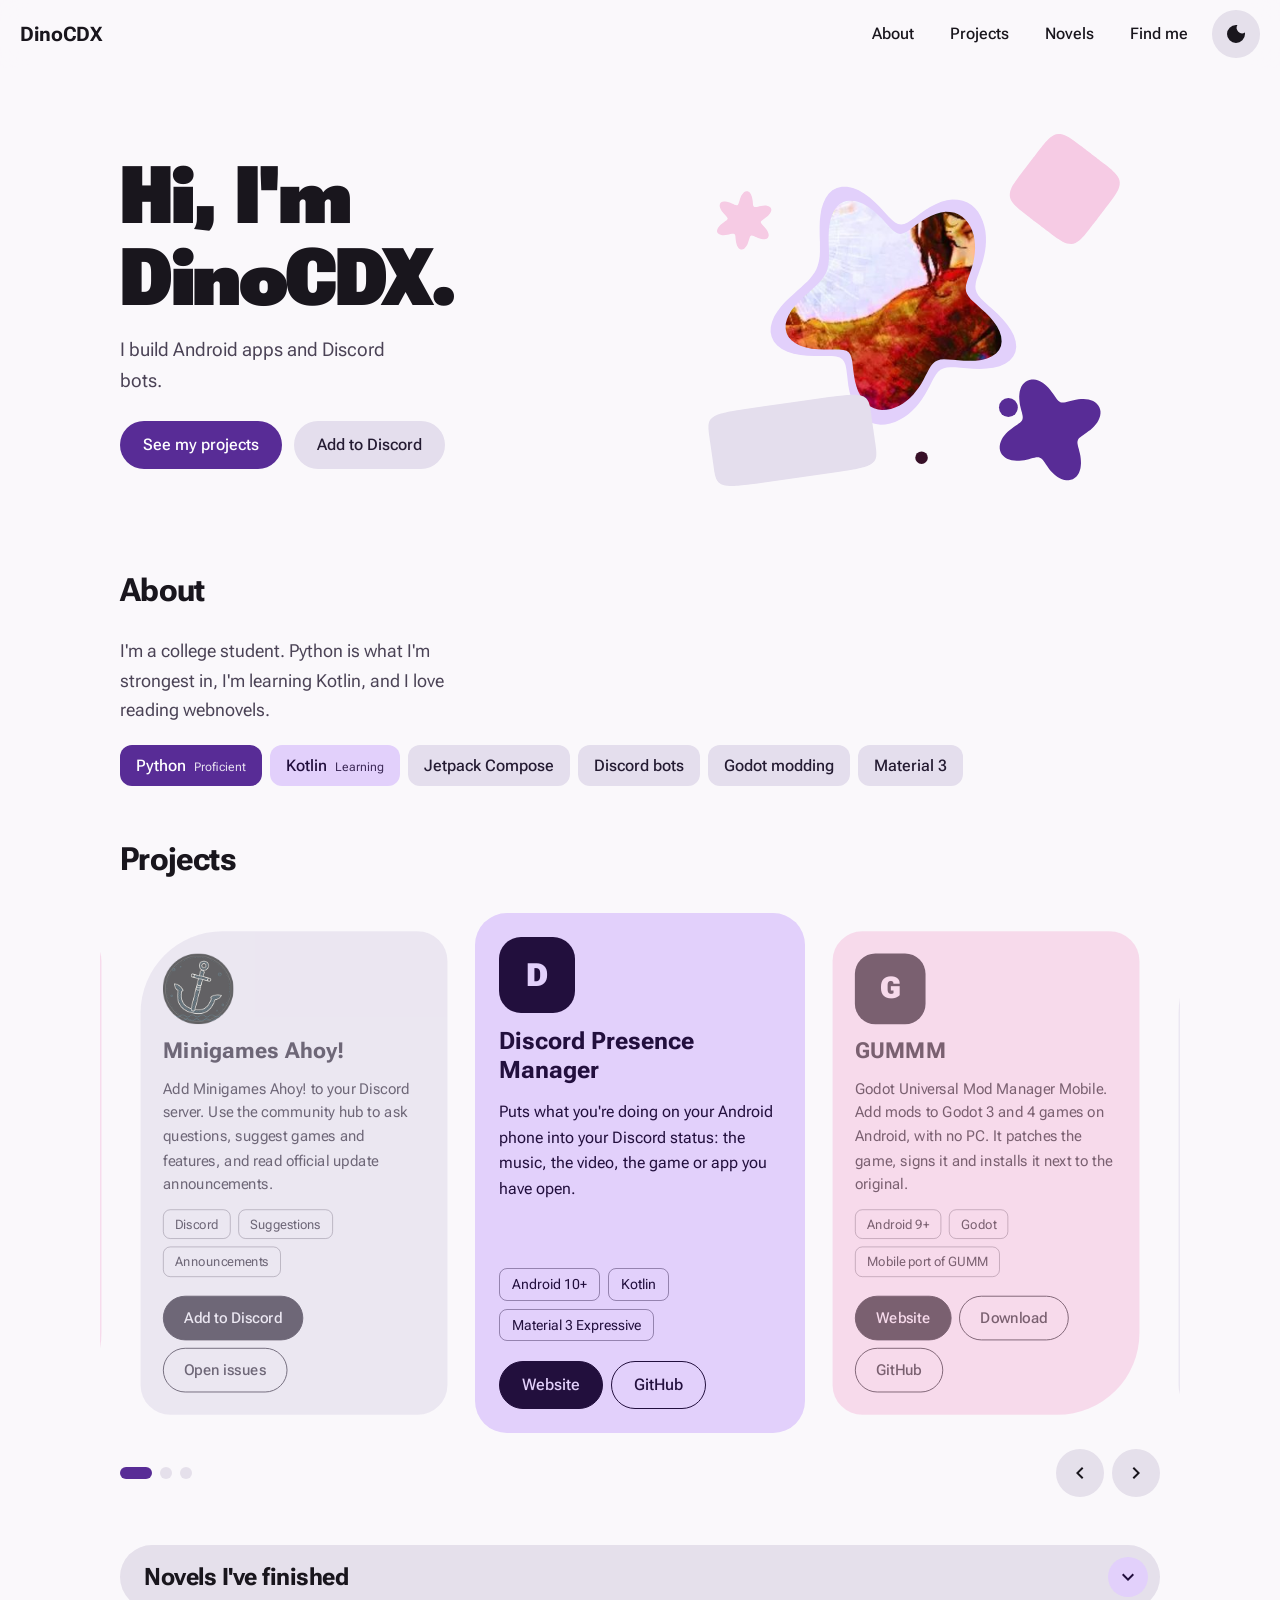
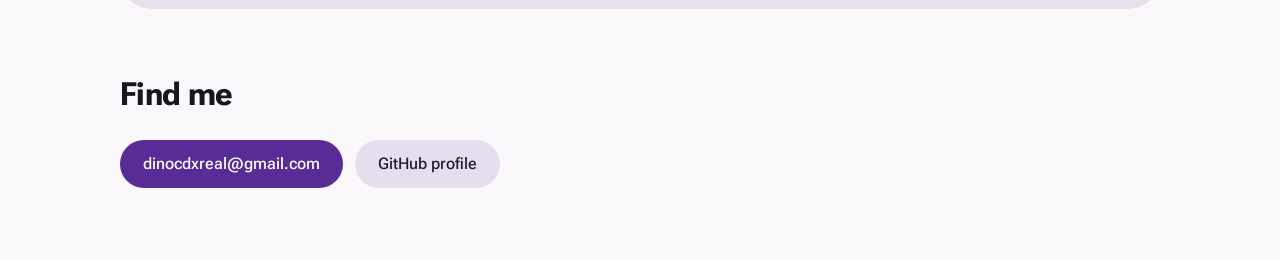
==== index.html @ efef3a58 "Add files via upload" ====
<!DOCTYPE html>
<html lang="en" data-theme="dark">
<head>
<meta charset="utf-8">
<meta name="viewport" content="width=device-width, initial-scale=1, viewport-fit=cover">
<title>DinoCDX</title>
<meta name="description" content="DinoCDX builds Android apps and Discord bots.">
<meta name="theme-color" content="#8f78f0">
<meta property="og:type" content="website">
<meta property="og:site_name" content="DinoCDX">
<meta property="og:title" content="DinoCDX">
<meta property="og:description" content="Android apps and Discord bots by DinoCDX. College student, Python and Kotlin, webnovel reader.">
<meta property="og:url" content="https://dinocdx.github.io/">
<meta property="og:image" content="https://dinocdx.github.io/pfp.jpg">
<meta property="og:image:alt" content="DinoCDX profile picture">
<meta name="twitter:card" content="summary">
<link rel="icon" type="image/jpeg" href="[data-uri]">
<link rel="preconnect" href="https://fonts.googleapis.com">
<link rel="preconnect" href="https://fonts.gstatic.com" crossorigin>
<link href="https://fonts.googleapis.com/css2?family=Roboto+Flex:wght@400;500;700;900&display=swap" rel="stylesheet">
<script>
(function(){
var d=document.documentElement,t=null;
try{t=localStorage.getItem('mode')}catch(e){}
if(!t)t=matchMedia('(prefers-color-scheme: light)').matches?'light':'dark';
d.dataset.theme=t;d.classList.add('js');
})();
</script>
<style>
:root{--h:265;color-scheme:light;
--primary:hsl(var(--h) 55% 38%);--on-primary:#fff;
--pc:hsl(var(--h) 85% 90%);--on-pc:hsl(var(--h) 60% 15%);
--sc:hsl(var(--h) 30% 90%);--on-sc:hsl(var(--h) 30% 15%);
--tc:hsl(calc(var(--h) + 60) 70% 88%);--on-tc:hsl(calc(var(--h) + 60) 55% 14%);
--surface:hsl(var(--h) 30% 98%);--s-high:hsl(var(--h) 22% 90%);
--on-surface:hsl(var(--h) 15% 10%);--variant:hsl(var(--h) 12% 30%)}
html[data-theme=dark]{color-scheme:dark;
--primary:hsl(var(--h) 85% 80%);--on-primary:hsl(var(--h) 60% 20%);
--pc:hsl(var(--h) 50% 28%);--on-pc:hsl(var(--h) 85% 90%);
--sc:hsl(var(--h) 22% 28%);--on-sc:hsl(var(--h) 30% 90%);
--tc:hsl(calc(var(--h) + 60) 38% 28%);--on-tc:hsl(calc(var(--h) + 60) 70% 90%);
--surface:hsl(var(--h) 15% 9%);--s-high:hsl(var(--h) 12% 18%);
--on-surface:hsl(var(--h) 20% 90%);--variant:hsl(var(--h) 15% 75%)}
*{box-sizing:border-box;margin:0}
html{scroll-behavior:smooth;scroll-padding-top:80px}
body{font:400 1rem/1.6 "Roboto Flex",Roboto,system-ui,sans-serif;background:var(--surface);color:var(--on-surface);padding:env(safe-area-inset-top) env(safe-area-inset-right) env(safe-area-inset-bottom) env(safe-area-inset-left);transition:background .3s,color .3s}
a{color:inherit}
:focus-visible{outline:3px solid var(--primary);outline-offset:3px}
.bar{position:sticky;top:0;z-index:5;display:flex;align-items:center;gap:8px;padding:10px 20px;background:color-mix(in srgb,var(--surface) 88%,transparent);backdrop-filter:blur(12px)}
.bar b{font-weight:700;font-size:1.25rem;margin-right:auto}
.bar nav{display:none;gap:4px}
.bar nav a{padding:10px 16px;border-radius:99px;text-decoration:none;font-weight:500}
.bar nav a:hover{background:var(--s-high)}
.icon{width:48px;height:48px;border:0;border-radius:50%;background:var(--s-high);color:var(--on-surface);display:grid;place-items:center;cursor:pointer}
.icon svg{width:24px;height:24px;fill:currentColor}
main{max-width:1080px;margin:0 auto;padding:0 20px 72px}
.hero{display:grid;gap:16px;padding:24px 0 32px}
.hero h1{font-size:clamp(2.6rem,10vw,5rem);line-height:1.02;font-weight:900;letter-spacing:-.03em}
.hero p{font-size:1.2rem;color:var(--variant);max-width:28ch;margin-top:16px}
.row{display:flex;flex-wrap:wrap;gap:12px;margin-top:24px}
.btn{display:inline-flex;align-items:center;justify-content:center;min-height:48px;padding:0 22px;border-radius:99px;font-weight:500;text-decoration:none;border:1px solid transparent;transition:transform .2s cubic-bezier(.3,1.5,.5,1)}
.btn:active{transform:scale(.95)}
.btn.fill{background:var(--primary);color:var(--on-primary)}
.btn.tonal{background:var(--sc);color:var(--on-sc)}
.art{width:100%;max-width:440px;justify-self:center;cursor:pointer;touch-action:manipulation}
.art svg{width:100%;height:auto;overflow:visible;display:block}
.f{transform-box:fill-box;transform-origin:center;animation:bob 7s ease-in-out infinite}
.par:nth-child(2) .f{animation-duration:5.5s;animation-delay:-2s}.par:nth-child(3) .f{animation-duration:8s;animation-delay:-4s}.par:nth-child(4) .f{animation-duration:6.5s;animation-delay:-1s}.par:nth-child(5) .f{animation-duration:5s;animation-delay:-3s}
@keyframes bob{50%{transform:translateY(-12px)}}
h2{font-size:2rem;font-weight:700;letter-spacing:-.02em;margin:48px 0 20px}
.car{margin:0 -20px;--w:min(330px,82vw)}
.track{position:relative;display:flex;gap:16px;overflow-x:auto;scroll-snap-type:x mandatory;scrollbar-width:none;overscroll-behavior-x:contain;padding:8px calc((100% - var(--w))/2) 16px}
.track::-webkit-scrollbar{display:none}
.track>.card{flex:0 0 var(--w);scroll-snap-align:center;transform:scale(.93);opacity:.65}
.track>.card.on{transform:none;opacity:1}
.ctl{display:flex;align-items:center;justify-content:space-between;padding:0 20px}
.dots{display:flex;gap:8px}
.dots button{position:relative;width:12px;height:12px;border-radius:6px;border:0;padding:0;background:var(--s-high);cursor:pointer;transition:width .4s cubic-bezier(.3,1.5,.5,1),background .3s}
.dots button::before{content:"";position:absolute;inset:-18px -4px}
.dots button.on{width:32px;background:var(--primary)}
.arrows{display:flex;gap:8px}
.icon:disabled{opacity:.4;cursor:default}
.novels{display:grid;gap:12px;grid-template-columns:repeat(auto-fit,minmax(290px,1fr))}
.nov{display:flex;gap:16px;align-items:center;padding:16px 22px 16px 16px;border-radius:28px;background:var(--s-high);opacity:0;transform:translateY(18px);transition:opacity .5s,transform .6s cubic-bezier(.3,1.4,.5,1),border-radius .5s cubic-bezier(.3,1.4,.5,1)}
.panel.open .nov{opacity:1;transform:none;transition-delay:calc(var(--i)*.07s + .12s),calc(var(--i)*.07s + .12s),0s}
h2.accw{margin:48px 0 12px;font-size:inherit}
.acc{width:100%;display:flex;align-items:center;justify-content:space-between;gap:12px;min-height:64px;padding:12px 12px 12px 24px;border:0;border-radius:32px;background:var(--s-high);color:var(--on-surface);font:700 1.5rem/1.2 "Roboto Flex",Roboto,system-ui,sans-serif;letter-spacing:-.02em;text-align:left;cursor:pointer;transition:border-radius .5s cubic-bezier(.3,1.5,.5,1)}
.acc svg{flex:none;width:40px;height:40px;padding:8px;border-radius:50%;background:var(--pc);fill:var(--on-pc);transition:transform .5s cubic-bezier(.3,1.5,.5,1)}
.acc[aria-expanded=true]{border-radius:32px 32px 12px 12px}
.acc[aria-expanded=true] svg{transform:rotate(180deg)}
.panel{display:grid;grid-template-rows:0fr;transition:grid-template-rows .55s cubic-bezier(.3,1.2,.5,1)}
.panel>div{min-height:0;overflow:hidden}
.panel.open{grid-template-rows:1fr}
.panel .novels{padding-top:12px}
.nov:hover{border-radius:52px 20px 52px 20px}
.nov:nth-child(3n+1){--k:var(--pc);--ok:var(--on-pc)}.nov:nth-child(3n+2){--k:var(--tc);--ok:var(--on-tc)}.nov:nth-child(3n){--k:var(--sc);--ok:var(--on-sc)}
.nov i{flex:none;width:56px;height:56px;border-radius:18px;display:grid;place-items:center;font:900 1.1rem "Roboto Flex",sans-serif;background:var(--k);color:var(--ok);transition:border-radius .5s cubic-bezier(.3,1.4,.5,1)}
.nov:hover i{border-radius:50%}
.nov h3{font-size:1.1rem;line-height:1.25;font-weight:700}
.nov p{color:var(--variant);font-size:.9rem;line-height:1.4}
.nov em{display:inline-flex;gap:4px;align-items:center;margin-top:6px;font-style:normal;font-size:.8rem;font-weight:500;color:var(--primary)}
.nov em svg{width:16px;height:16px;fill:currentColor}
html.js .rv:not(.in){opacity:0;transform:translateY(24px)}
.card{display:flex;flex-direction:column;gap:14px;padding:24px;border-radius:32px;background:var(--c);color:var(--on);transition:opacity .7s var(--d,0s),transform .8s cubic-bezier(.3,1.4,.5,1) var(--d,0s),border-radius .6s cubic-bezier(.3,1.4,.5,1)}
.c2{border-radius:32px 32px 88px 32px}
.c3{border-radius:88px 32px 32px 32px}
.card:hover,.card:focus-within{border-radius:96px 32px 96px 32px}
.c1{--c:var(--pc);--on:var(--on-pc)}.c2{--c:var(--tc);--on:var(--on-tc)}.c3{--c:var(--sc);--on:var(--on-sc)}
.logo{position:relative;width:76px;height:76px;flex:none}
.logo span,.logo img{position:absolute;inset:0;width:100%;height:100%;border-radius:22px;animation:lm 6s ease-in-out infinite}
.logo span{display:grid;place-items:center;background:var(--on);color:var(--c);font-size:2rem;font-weight:900}
.logo img{object-fit:cover}
.logo.ok span{display:none}
.c2 .logo *{animation-delay:-2s}.c3 .logo *{animation-delay:-4s}
@keyframes lm{50%{border-radius:50%}}
.card h3{font-size:1.5rem;font-weight:700;line-height:1.2}
.card p{flex:1}
.tags{display:flex;flex-wrap:wrap;gap:8px;list-style:none;padding:0}
.tags li{padding:4px 12px;border-radius:8px;border:1px solid color-mix(in srgb,var(--on) 40%,transparent);font-size:.875rem}
.card .row{margin-top:6px;gap:8px}
.card .btn{border-color:var(--on);color:var(--on)}
.card .btn.fill{background:var(--on);color:var(--c)}
.find{margin-top:0}
.about h2{margin-top:8px}
.about p{font-size:1.15rem;max-width:34ch;color:var(--variant)}
.skills{display:flex;flex-wrap:wrap;gap:8px;list-style:none;padding:0;margin-top:20px}
.skills li{display:inline-flex;align-items:baseline;gap:8px;padding:8px 16px;border-radius:12px;background:var(--sc);color:var(--on-sc);font-weight:500}
.skills small{font-size:.75rem;font-weight:400;opacity:.85}
.skills li:nth-child(1){background:var(--primary);color:var(--on-primary)}
.skills li:nth-child(2){background:var(--pc);color:var(--on-pc)}
@media(min-width:760px){.bar nav{display:flex}.hero{grid-template-columns:1.1fr 1fr;align-items:center;padding:56px 0}}
@media(prefers-reduced-motion:reduce){*{animation:none!important;transition:none!important;scroll-behavior:auto!important}}
</style>
</head>
<body>
<header class="bar">
<b>DinoCDX</b>
<nav aria-label="Sections"><a href="#about">About</a><a href="#projects">Projects</a><a href="#novels">Novels</a><a href="#find-me">Find me</a></nav>
<button class="icon" id="mode" aria-label="Switch between light and dark"><svg viewBox="0 0 24 24"><path d="M12 3a9 9 0 1 0 9 9c0-.5 0-.9-.1-1.4A5.5 5.5 0 0 1 13.4 3.1C13 3 12.5 3 12 3z"/></svg></button>
</header>
<main>
<section class="hero" id="hero">
<div>
<h1>Hi, I'm DinoCDX.</h1>
<p>I build Android apps and Discord bots.</p>
<div class="row"><a class="btn fill" href="#projects">See my projects</a><a class="btn tonal" href="https://discord.com/oauth2/authorize?client_id=1442543093634039859">Add to Discord</a></div>
</div>
<div class="art" id="art" aria-hidden="true">
<svg viewBox="0 0 420 360">
<defs><clipPath id="cp"><path id="s1c"/></clipPath></defs>
<g class="par" data-d="6"><g class="f"><path id="s1" fill="var(--pc)"/><text x="190" y="212" text-anchor="middle" font-size="120" font-weight="900" fill="var(--on-pc)">D</text><image href="[data-uri]" x="50" y="30" width="280" height="280" preserveAspectRatio="xMidYMid slice" clip-path="url(#cp)"/></g></g>
<g class="par" data-d="14"><g class="f"><path id="s2" fill="var(--tc)"/></g></g>
<g class="par" data-d="12"><g class="f"><path id="s3" fill="var(--sc)"/></g></g>
<g class="par" data-d="18"><g class="f"><path id="s4" fill="var(--primary)"/></g></g>
<g class="par" data-d="22"><g class="f"><path id="s5" fill="var(--tc)"/></g></g>
<g class="par" data-d="26"><circle id="o1" r="9" fill="var(--primary)"/><circle id="o2" r="6" fill="var(--on-tc)"/></g>
</svg>
</div>
</section>
<section class="about" id="about">
<h2>About</h2>
<p>I'm a college student. Python is what I'm strongest in, I'm learning Kotlin, and I love reading webnovels.</p>
<ul class="skills"><li>Python<small>Proficient</small></li><li>Kotlin<small>Learning</small></li><li>Jetpack Compose</li><li>Discord bots</li><li>Godot modding</li><li>Material 3</li></ul>
</section>
<h2 id="projects">Projects</h2>
<div class="car"><div class="track" id="track" tabindex="0" role="region" aria-roledescription="carousel" aria-label="Projects">
<article class="card c1">
<div class="logo"><span>D</span><img src="https://dinocdx.github.io/discord-presence-manager/assets/icon-512.png" data-f="https://raw.githubusercontent.com/DinoCDX/discord-presence-manager/main/docs/assets/icon-512.png" alt="Discord Presence Manager icon" onload="this.parentNode.classList.add('ok')" onerror="if(this.dataset.f){this.src=this.dataset.f;this.dataset.f=''}else this.remove()"></div>
<h3>Discord Presence Manager</h3>
<p>Puts what you're doing on your Android phone into your Discord status: the music, the video, the game or app you have open.</p>
<ul class="tags"><li>Android 10+</li><li>Kotlin</li><li>Material 3 Expressive</li></ul>
<div class="row"><a class="btn fill" href="https://dinocdx.github.io/discord-presence-manager/">Website</a><a class="btn" href="https://github.com/DinoCDX/discord-presence-manager">GitHub</a></div>
</article>
<article class="card c2">
<div class="logo"><span>G</span><img src="https://dinocdx.github.io/GUMMM/icon.svg" alt="GUMMM icon" onload="this.parentNode.classList.add('ok')" onerror="this.remove()"></div>
<h3>GUMMM</h3>
<p>Godot Universal Mod Manager Mobile. Add mods to Godot 3 and 4 games on Android, with no PC. It patches the game, signs it and installs it next to the original.</p>
<ul class="tags"><li>Android 9+</li><li>Godot</li><li>Mobile port of GUMM</li></ul>
<div class="row"><a class="btn fill" href="https://dinocdx.github.io/GUMMM/">Website</a><a class="btn" href="https://github.com/DinoCDX/GUMMM/releases/latest">Download</a><a class="btn" href="https://github.com/DinoCDX/GUMMM">GitHub</a></div>
</article>
<article class="card c3">
<div class="logo"><span>M</span><img src="[data-uri]" alt="Minigames Ahoy! icon" onload="this.parentNode.classList.add('ok')"></div>
<h3>Minigames Ahoy!</h3>
<p>Add Minigames Ahoy! to your Discord server. Use the community hub to ask questions, suggest games and features, and read official update announcements.</p>
<ul class="tags"><li>Discord</li><li>Suggestions</li><li>Announcements</li></ul>
<div class="row"><a class="btn fill" href="https://discord.com/oauth2/authorize?client_id=1442543093634039859">Add to Discord</a><a class="btn" href="https://github.com/DinoCDX/minigames-ahoy-issues/issues">Open issues</a></div>
</article>
</div>
<div class="ctl"><div class="dots" id="dots"></div><div class="arrows"><button class="icon" id="pv" aria-label="Previous project"><svg viewBox="0 0 24 24"><path d="M15.4 7.4 14 6l-6 6 6 6 1.4-1.4L10.8 12z"/></svg></button><button class="icon" id="nx" aria-label="Next project"><svg viewBox="0 0 24 24"><path d="M8.6 16.6 10 18l6-6-6-6-1.4 1.4 4.6 4.6z"/></svg></button></div></div>
</div>
<h2 class="accw" id="novels"><button class="acc" id="nvb" aria-expanded="false" aria-controls="nv"><span>Novels I've finished</span><svg viewBox="0 0 24 24"><path d="M7.4 8.6 12 13.2l4.6-4.6L18 10l-6 6-6-6z"/></svg></button></h2>
<div class="panel" id="nv" inert><div><div class="novels">
<article class="nov" style="--i:0"><i>SS</i><div><h3>Shadow Slave</h3><p>Guiltythree. Dark fantasy.</p><em><svg viewBox="0 0 24 24"><path d="M9 16.2 4.8 12l-1.4 1.4L9 19 21 7l-1.4-1.4z"/></svg>Finished</em></div></article>
<article class="nov" style="--i:1"><i>LM</i><div><h3>Lord of the Mysteries</h3><p>Cuttlefish That Loves Diving. Mystery fantasy with occult secrets.</p><em><svg viewBox="0 0 24 24"><path d="M9 16.2 4.8 12l-1.4 1.4L9 19 21 7l-1.4-1.4z"/></svg>Finished</em></div></article>
<article class="nov" style="--i:2"><i>CI</i><div><h3>Lord of the Mysteries: Circle of Inevitability</h3><p>Cuttlefish That Loves Diving. The sequel to Lord of the Mysteries.</p><em><svg viewBox="0 0 24 24"><path d="M9 16.2 4.8 12l-1.4 1.4L9 19 21 7l-1.4-1.4z"/></svg>Finished</em></div></article>
<article class="nov" style="--i:3"><i>RW</i><div><h3>Release That Witch</h3><p>Er Mu. Fantasy and technology in a world with witches.</p><em><svg viewBox="0 0 24 24"><path d="M9 16.2 4.8 12l-1.4 1.4L9 19 21 7l-1.4-1.4z"/></svg>Finished</em></div></article>
<article class="nov" style="--i:4"><i>RI</i><div><h3>Reverend Insanity</h3><p>Gu Zhen Ren. Dark cultivation fantasy.</p><em><svg viewBox="0 0 24 24"><path d="M9 16.2 4.8 12l-1.4 1.4L9 19 21 7l-1.4-1.4z"/></svg>Finished</em></div></article>
</div></div></div>
<h2 id="find-me">Find me</h2>
<div class="row find"><a class="btn fill" href="mailto:dinocdxreal@gmail.com">dinocdxreal@gmail.com</a><a class="btn tonal" href="https://github.com/DinoCDX">GitHub profile</a></div>
</main>
<script>
(function(){
var d=document.documentElement,N=160,rm=matchMedia("(prefers-reduced-motion: reduce)").matches,S=Math.sin,C=Math.cos,A=Math.abs,P=Math.pow;
document.getElementById('mode').addEventListener('click',function(){var t=d.dataset.theme==='dark'?'light':'dark';d.dataset.theme=t;try{localStorage.setItem('mode',t)}catch(e){}});
function mix(a,b,s){return a+(b-a)*s}
function wave(t,f){return(S(t*f)+1)/2}
function sm(x){x=Math.max(0,Math.min(1,x));return x*x*(3-2*x)}
function sg(x){return x<0?-1:1}
var R=[function(b){return 100+11*C(8*b)},function(b){return 80+27*C(5*b)},function(b){return 80+21*C(12*b)},function(){return 98},function(b){return 76+24*C(4*b)}];
var sh=[
{id:'s1',x:190,y:170,fn:function(a,T){var b=a-T*.25,u=T/2.2,i=Math.floor(u),r=mix(R[i%5](b),R[(i+1)%5](b),sm((u-i-.3)/.7))*1.15;return[r*C(a),r*S(a)]}},
{id:'s2',x:352,y:62,fn:function(a,T){var n=2+4*wave(T,.9),b=a-T*.4,r=42/P(P(A(C(b)),n)+P(A(S(b)),n),1/n);return[r*C(a),r*S(a)]}},
{id:'s3',x:92,y:302,fn:function(a,T){var n=2+6*wave(T,.7),c=C(a),s=S(a),x=78*sg(c)*P(A(c),2/n),y=36*sg(s)*P(A(s),2/n),g=-.25+.15*S(T*.5);return[x*C(g)-y*S(g),x*S(g)+y*C(g)]}},
{id:'s4',x:338,y:292,fn:function(a,T){var b=a-T*.7,r=40*(1+.3*wave(T,.8)*C(4*b));return[r*C(a),r*S(a)]}},
{id:'s5',x:46,y:92,fn:function(a,T){var b=a+T*.9,r=22*(1+.28*C(6*b)*wave(T,1.1));return[r*C(a),r*S(a)]}}];
sh.push({id:'s1c',x:190,y:170,fn:function(a,T){var q=sh[0].fn(a,T);return[q[0]*.88,q[1]*.88]}});
sh.forEach(function(s){s.el=document.getElementById(s.id)});
var o1=document.getElementById('o1'),o2=document.getElementById('o2'),pars=[].slice.call(document.querySelectorAll('.par')),px=0,py=0,cx=0,cy=0;
function render(T,E){
sh.forEach(function(s,i){
var e=Math.min(1,Math.max(0,(E-i*.12)/.9)),k=e<1?1+2.7*P(e-1,3)+1.7*P(e-1,2):1,p='';
for(var j=0;j<=N;j++){var q=s.fn(j/N*Math.PI*2,T);p+=(j?'L':'M')+(s.x+q[0]*k).toFixed(1)+' '+(s.y+q[1]*k).toFixed(1)}
s.el.setAttribute('d',p+'Z')});
var k2=Math.min(1,E/1.4);
o1.setAttribute('cx',(190+158*C(T*.5)*k2).toFixed(1));o1.setAttribute('cy',(170+138*S(T*.5)*k2).toFixed(1));
o2.setAttribute('cx',(190+178*C(-T*.35+2)*k2).toFixed(1));o2.setAttribute('cy',(170+150*S(-T*.35+2)*k2).toFixed(1));
cx+=(px-cx)*.08;cy+=(py-cy)*.08;
pars.forEach(function(g){var f=+g.dataset.d;g.setAttribute('transform','translate('+(cx*f).toFixed(1)+' '+(cy*f).toFixed(1)+')')})}
var T=0,E=0,last=null,kick=0;
function frame(ts){var dt=last===null?0:Math.min(.05,(ts-last)/1000);last=ts;T+=dt*(1+kick*5);E+=dt;kick*=.96;render(T,E);requestAnimationFrame(frame)}
if(rm)render(5,5);
else{
requestAnimationFrame(frame);
window.addEventListener('pointermove',function(e){px=(e.clientX/innerWidth-.5)*2;py=(e.clientY/innerHeight-.5)*2},{passive:true});
document.getElementById('art').addEventListener('click',function(){kick=1})}
var rv=document.querySelectorAll('.rv');
if('IntersectionObserver' in window){
var io=new IntersectionObserver(function(es){es.forEach(function(e){if(e.isIntersecting){e.target.classList.add('in');io.unobserve(e.target)}})},{threshold:.15});
rv.forEach(function(c,i){c.style.setProperty('--d',(i%3)*.1+'s');io.observe(c)})
}else rv.forEach(function(c){c.classList.add('in')});
var tr=document.getElementById('track'),orig=[].slice.call(tr.children),n=orig.length,dots=document.getElementById('dots'),pv=document.getElementById('pv'),nx=document.getElementById('nx'),cur=n,raf=0,st=0,touching=false,stopped=false,vis=true,timer=0;
function clone(c){var k=c.cloneNode(true);k.setAttribute('aria-hidden','true');[].forEach.call(k.querySelectorAll('a'),function(a){a.tabIndex=-1});return k}
var first=tr.firstChild;
orig.forEach(function(c){tr.insertBefore(clone(c),first)});
orig.forEach(function(c){tr.appendChild(clone(c))});
var cs=[].slice.call(tr.children);
function pos(i){var c=cs[i];return c.offsetLeft-(tr.clientWidth-c.offsetWidth)/2}
function go(i){tr.scrollTo({left:pos(i),behavior:rm?'auto':'smooth'})}
function stop(){stopped=true;clearInterval(timer)}
orig.forEach(function(c,i){var b=document.createElement('button');b.setAttribute('aria-label','Show project '+(i+1));b.addEventListener('click',function(){stop();go(Math.floor(cur/n)*n+i)});dots.appendChild(b)});
function active(){var m=tr.scrollLeft+tr.clientWidth/2,best=0,bd=1e9;
cs.forEach(function(c,i){var x=Math.abs(c.offsetLeft+c.offsetWidth/2-m);if(x<bd){bd=x;best=i}});
cs.forEach(function(c,i){c.classList.toggle('on',i===best)});
[].forEach.call(dots.children,function(b,i){b.classList.toggle('on',i===best%n)});
cur=best}
function recenter(){if(touching)return;var i=cur,j=i<n?i+n:(i>=2*n?i-n:i);if(j===i)return;
tr.style.scrollSnapType='none';tr.scrollLeft+=cs[j].offsetLeft-cs[i].offsetLeft;active();
requestAnimationFrame(function(){tr.style.scrollSnapType=''})}
tr.scrollLeft=pos(n);active();
tr.addEventListener('scroll',function(){cancelAnimationFrame(raf);raf=requestAnimationFrame(active);clearTimeout(st);st=setTimeout(recenter,140)},{passive:true});
tr.addEventListener('touchstart',function(){touching=true;stop()},{passive:true});
tr.addEventListener('touchend',function(){touching=false;clearTimeout(st);st=setTimeout(recenter,200)},{passive:true});
tr.addEventListener('pointerdown',stop);tr.addEventListener('keydown',stop);tr.addEventListener('focusin',stop);
tr.addEventListener('wheel',function(e){if(Math.abs(e.deltaX)>Math.abs(e.deltaY))stop()},{passive:true});
addEventListener('resize',function(){tr.scrollLeft=pos(cur);active()});
pv.addEventListener('click',function(){stop();go(cur-1)});nx.addEventListener('click',function(){stop();go(cur+1)});
if('IntersectionObserver' in window)new IntersectionObserver(function(es){vis=es[0].isIntersecting}).observe(tr);
if(!rm)timer=setInterval(function(){if(!stopped&&vis&&!document.hidden)go(cur+1)},4000);
var nb=document.getElementById('nvb'),np=document.getElementById('nv');
function setOpen(o){nb.setAttribute('aria-expanded',o);np.classList.toggle('open',o);if(o)np.removeAttribute('inert');else np.setAttribute('inert','')}
nb.addEventListener('click',function(){setOpen(nb.getAttribute('aria-expanded')!=='true')});
[].forEach.call(document.querySelectorAll('a[href="#novels"]'),function(a){a.addEventListener('click',function(){setOpen(true)})});
})();
</script>
</body>
</html>
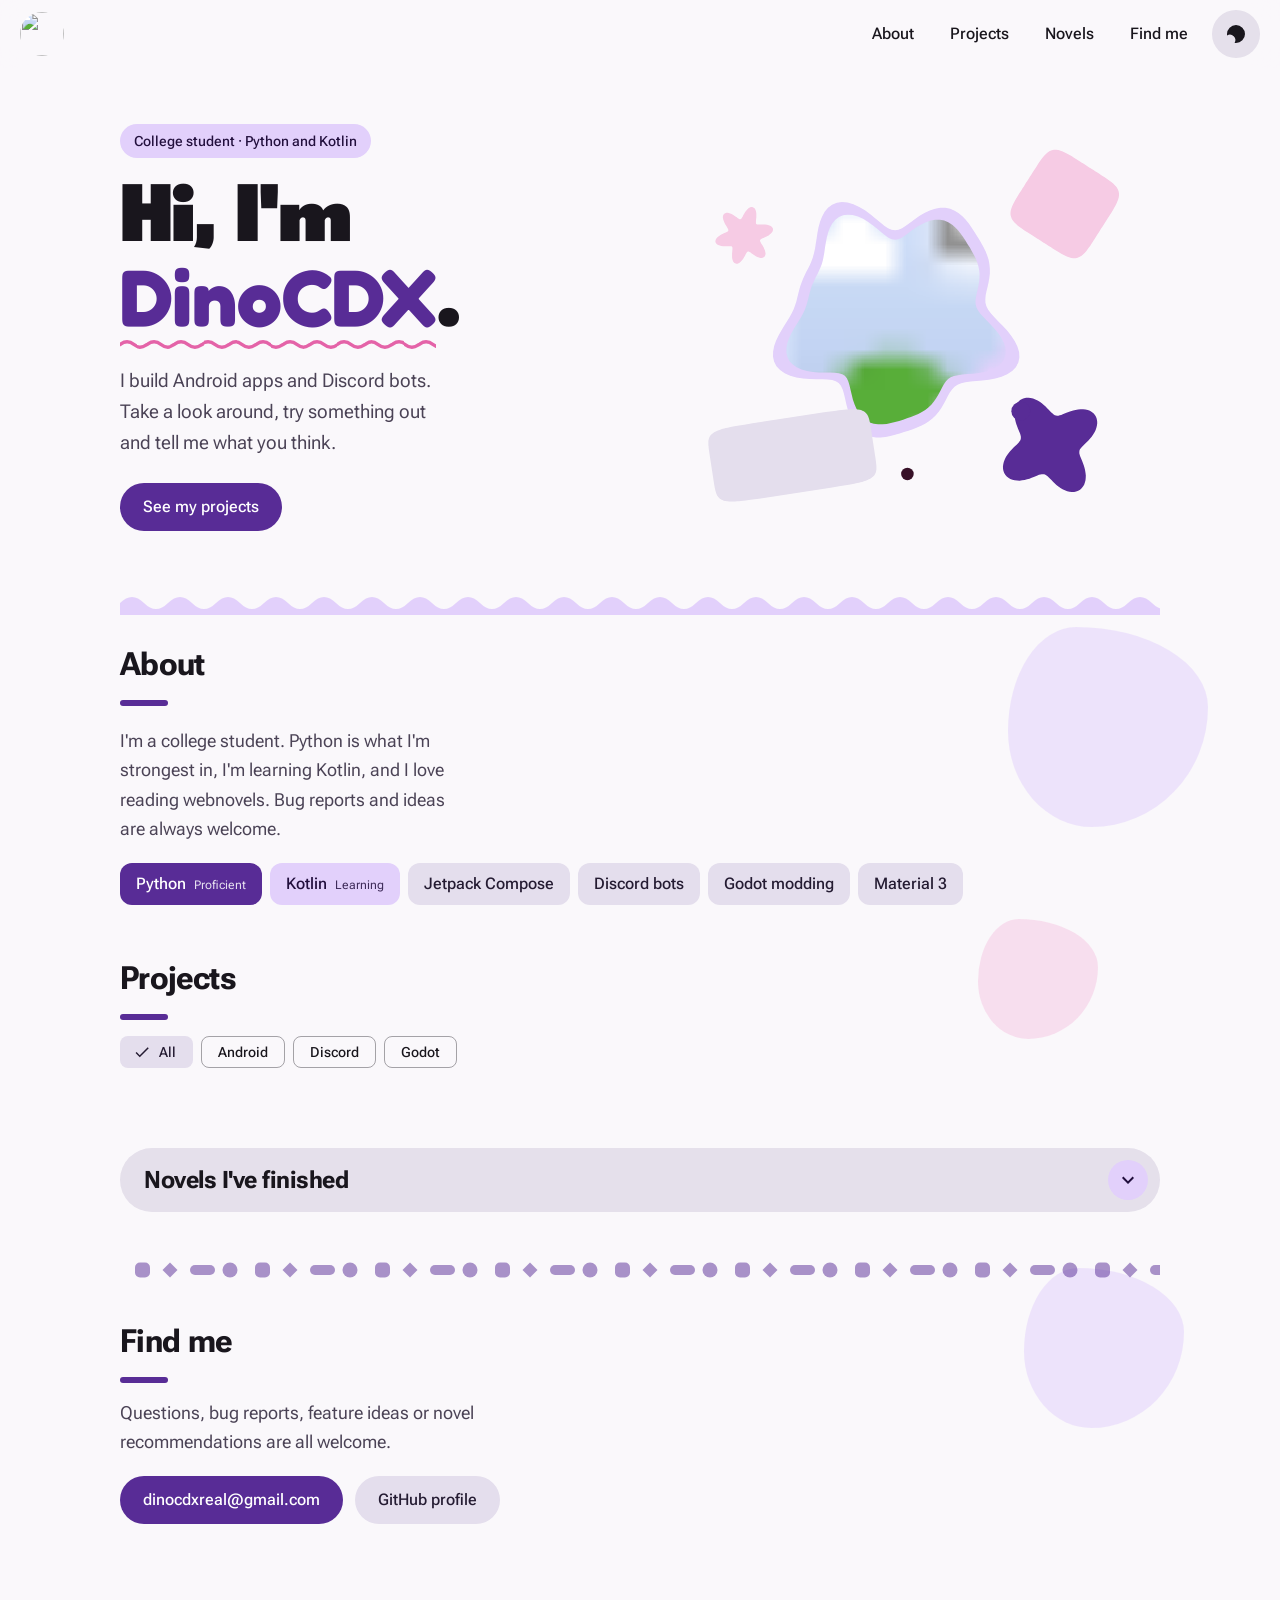
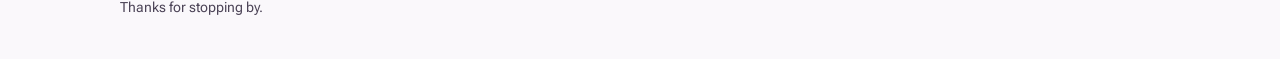
==== commit 0a1a8000: "Add files via upload" ====
--- a/index.html
+++ b/index.html
@@ -3,21 +3,25 @@
 <head>
 <meta charset="utf-8">
 <meta name="viewport" content="width=device-width, initial-scale=1, viewport-fit=cover">
-<title>DinoCDX</title>
-<meta name="description" content="DinoCDX builds Android apps and Discord bots.">
+<title>DinoCDX | Android apps and Discord bots</title>
+<meta name="description" content="Android apps and Discord bots: Discord Presence Manager, GUMMM and Minigames Ahoy! Try them out and tell me what you think.">
+<link rel="canonical" href="https://dinocdx.github.io/">
 <meta name="theme-color" content="#8f78f0">
 <meta property="og:type" content="website">
 <meta property="og:site_name" content="DinoCDX">
-<meta property="og:title" content="DinoCDX">
-<meta property="og:description" content="Android apps and Discord bots by DinoCDX. College student, Python and Kotlin, webnovel reader.">
+<meta property="og:locale" content="en_US">
+<meta property="og:title" content="DinoCDX | Android apps and Discord bots">
+<meta property="og:description" content="Android apps and Discord bots: Discord Presence Manager, GUMMM and Minigames Ahoy! Try them out and tell me what you think.">
 <meta property="og:url" content="https://dinocdx.github.io/">
 <meta property="og:image" content="https://dinocdx.github.io/pfp.jpg">
 <meta property="og:image:alt" content="DinoCDX profile picture">
 <meta name="twitter:card" content="summary">
-<link rel="icon" type="image/jpeg" href="[data-uri]">
+<meta name="twitter:title" content="DinoCDX | Android apps and Discord bots">
+<meta name="twitter:description" content="Android apps and Discord bots: Discord Presence Manager, GUMMM and Minigames Ahoy! Try them out and tell me what you think.">
+<link rel="icon" type="image/jpeg" href="assets/favicon.jpg">
 <link rel="preconnect" href="https://fonts.googleapis.com">
 <link rel="preconnect" href="https://fonts.gstatic.com" crossorigin>
-<link href="https://fonts.googleapis.com/css2?family=Roboto+Flex:wght@400;500;700;900&display=swap" rel="stylesheet">
+<link href="https://fonts.googleapis.com/css2?family=Roboto+Flex:wght@400;500;700;900&family=Fredoka:wght@600;700&display=swap" rel="stylesheet">
 <script>
 (function(){
 var d=document.documentElement,t=null;
@@ -26,129 +30,26 @@
 d.dataset.theme=t;d.classList.add('js');
 })();
 </script>
-<style>
-:root{--h:265;color-scheme:light;
---primary:hsl(var(--h) 55% 38%);--on-primary:#fff;
---pc:hsl(var(--h) 85% 90%);--on-pc:hsl(var(--h) 60% 15%);
---sc:hsl(var(--h) 30% 90%);--on-sc:hsl(var(--h) 30% 15%);
---tc:hsl(calc(var(--h) + 60) 70% 88%);--on-tc:hsl(calc(var(--h) + 60) 55% 14%);
---surface:hsl(var(--h) 30% 98%);--s-high:hsl(var(--h) 22% 90%);
---on-surface:hsl(var(--h) 15% 10%);--variant:hsl(var(--h) 12% 30%)}
-html[data-theme=dark]{color-scheme:dark;
---primary:hsl(var(--h) 85% 80%);--on-primary:hsl(var(--h) 60% 20%);
---pc:hsl(var(--h) 50% 28%);--on-pc:hsl(var(--h) 85% 90%);
---sc:hsl(var(--h) 22% 28%);--on-sc:hsl(var(--h) 30% 90%);
---tc:hsl(calc(var(--h) + 60) 38% 28%);--on-tc:hsl(calc(var(--h) + 60) 70% 90%);
---surface:hsl(var(--h) 15% 9%);--s-high:hsl(var(--h) 12% 18%);
---on-surface:hsl(var(--h) 20% 90%);--variant:hsl(var(--h) 15% 75%)}
-*{box-sizing:border-box;margin:0}
-html{scroll-behavior:smooth;scroll-padding-top:80px}
-body{font:400 1rem/1.6 "Roboto Flex",Roboto,system-ui,sans-serif;background:var(--surface);color:var(--on-surface);padding:env(safe-area-inset-top) env(safe-area-inset-right) env(safe-area-inset-bottom) env(safe-area-inset-left);transition:background .3s,color .3s}
-a{color:inherit}
-:focus-visible{outline:3px solid var(--primary);outline-offset:3px}
-.bar{position:sticky;top:0;z-index:5;display:flex;align-items:center;gap:8px;padding:10px 20px;background:color-mix(in srgb,var(--surface) 88%,transparent);backdrop-filter:blur(12px)}
-.bar b{font-weight:700;font-size:1.25rem;margin-right:auto}
-.bar nav{display:none;gap:4px}
-.bar nav a{padding:10px 16px;border-radius:99px;text-decoration:none;font-weight:500}
-.bar nav a:hover{background:var(--s-high)}
-.icon{width:48px;height:48px;border:0;border-radius:50%;background:var(--s-high);color:var(--on-surface);display:grid;place-items:center;cursor:pointer}
-.icon svg{width:24px;height:24px;fill:currentColor}
-main{max-width:1080px;margin:0 auto;padding:0 20px 72px}
-.hero{display:grid;gap:16px;padding:24px 0 32px}
-.hero h1{font-size:clamp(2.6rem,10vw,5rem);line-height:1.02;font-weight:900;letter-spacing:-.03em}
-.hero p{font-size:1.2rem;color:var(--variant);max-width:28ch;margin-top:16px}
-.row{display:flex;flex-wrap:wrap;gap:12px;margin-top:24px}
-.btn{display:inline-flex;align-items:center;justify-content:center;min-height:48px;padding:0 22px;border-radius:99px;font-weight:500;text-decoration:none;border:1px solid transparent;transition:transform .2s cubic-bezier(.3,1.5,.5,1)}
-.btn:active{transform:scale(.95)}
-.btn.fill{background:var(--primary);color:var(--on-primary)}
-.btn.tonal{background:var(--sc);color:var(--on-sc)}
-.art{width:100%;max-width:440px;justify-self:center;cursor:pointer;touch-action:manipulation}
-.art svg{width:100%;height:auto;overflow:visible;display:block}
-.f{transform-box:fill-box;transform-origin:center;animation:bob 7s ease-in-out infinite}
-.par:nth-child(2) .f{animation-duration:5.5s;animation-delay:-2s}.par:nth-child(3) .f{animation-duration:8s;animation-delay:-4s}.par:nth-child(4) .f{animation-duration:6.5s;animation-delay:-1s}.par:nth-child(5) .f{animation-duration:5s;animation-delay:-3s}
-@keyframes bob{50%{transform:translateY(-12px)}}
-h2{font-size:2rem;font-weight:700;letter-spacing:-.02em;margin:48px 0 20px}
-.car{margin:0 -20px;--w:min(330px,82vw)}
-.track{position:relative;display:flex;gap:16px;overflow-x:auto;scroll-snap-type:x mandatory;scrollbar-width:none;overscroll-behavior-x:contain;padding:8px calc((100% - var(--w))/2) 16px}
-.track::-webkit-scrollbar{display:none}
-.track>.card{flex:0 0 var(--w);scroll-snap-align:center;transform:scale(.93);opacity:.65}
-.track>.card.on{transform:none;opacity:1}
-.ctl{display:flex;align-items:center;justify-content:space-between;padding:0 20px}
-.dots{display:flex;gap:8px}
-.dots button{position:relative;width:12px;height:12px;border-radius:6px;border:0;padding:0;background:var(--s-high);cursor:pointer;transition:width .4s cubic-bezier(.3,1.5,.5,1),background .3s}
-.dots button::before{content:"";position:absolute;inset:-18px -4px}
-.dots button.on{width:32px;background:var(--primary)}
-.arrows{display:flex;gap:8px}
-.icon:disabled{opacity:.4;cursor:default}
-.novels{display:grid;gap:12px;grid-template-columns:repeat(auto-fit,minmax(290px,1fr))}
-.nov{display:flex;gap:16px;align-items:center;padding:16px 22px 16px 16px;border-radius:28px;background:var(--s-high);opacity:0;transform:translateY(18px);transition:opacity .5s,transform .6s cubic-bezier(.3,1.4,.5,1),border-radius .5s cubic-bezier(.3,1.4,.5,1)}
-.panel.open .nov{opacity:1;transform:none;transition-delay:calc(var(--i)*.07s + .12s),calc(var(--i)*.07s + .12s),0s}
-h2.accw{margin:48px 0 12px;font-size:inherit}
-.acc{width:100%;display:flex;align-items:center;justify-content:space-between;gap:12px;min-height:64px;padding:12px 12px 12px 24px;border:0;border-radius:32px;background:var(--s-high);color:var(--on-surface);font:700 1.5rem/1.2 "Roboto Flex",Roboto,system-ui,sans-serif;letter-spacing:-.02em;text-align:left;cursor:pointer;transition:border-radius .5s cubic-bezier(.3,1.5,.5,1)}
-.acc svg{flex:none;width:40px;height:40px;padding:8px;border-radius:50%;background:var(--pc);fill:var(--on-pc);transition:transform .5s cubic-bezier(.3,1.5,.5,1)}
-.acc[aria-expanded=true]{border-radius:32px 32px 12px 12px}
-.acc[aria-expanded=true] svg{transform:rotate(180deg)}
-.panel{display:grid;grid-template-rows:0fr;transition:grid-template-rows .55s cubic-bezier(.3,1.2,.5,1)}
-.panel>div{min-height:0;overflow:hidden}
-.panel.open{grid-template-rows:1fr}
-.panel .novels{padding-top:12px}
-.nov:hover{border-radius:52px 20px 52px 20px}
-.nov:nth-child(3n+1){--k:var(--pc);--ok:var(--on-pc)}.nov:nth-child(3n+2){--k:var(--tc);--ok:var(--on-tc)}.nov:nth-child(3n){--k:var(--sc);--ok:var(--on-sc)}
-.nov i{flex:none;width:56px;height:56px;border-radius:18px;display:grid;place-items:center;font:900 1.1rem "Roboto Flex",sans-serif;background:var(--k);color:var(--ok);transition:border-radius .5s cubic-bezier(.3,1.4,.5,1)}
-.nov:hover i{border-radius:50%}
-.nov h3{font-size:1.1rem;line-height:1.25;font-weight:700}
-.nov p{color:var(--variant);font-size:.9rem;line-height:1.4}
-.nov em{display:inline-flex;gap:4px;align-items:center;margin-top:6px;font-style:normal;font-size:.8rem;font-weight:500;color:var(--primary)}
-.nov em svg{width:16px;height:16px;fill:currentColor}
-html.js .rv:not(.in){opacity:0;transform:translateY(24px)}
-.card{display:flex;flex-direction:column;gap:14px;padding:24px;border-radius:32px;background:var(--c);color:var(--on);transition:opacity .7s var(--d,0s),transform .8s cubic-bezier(.3,1.4,.5,1) var(--d,0s),border-radius .6s cubic-bezier(.3,1.4,.5,1)}
-.c2{border-radius:32px 32px 88px 32px}
-.c3{border-radius:88px 32px 32px 32px}
-.card:hover,.card:focus-within{border-radius:96px 32px 96px 32px}
-.c1{--c:var(--pc);--on:var(--on-pc)}.c2{--c:var(--tc);--on:var(--on-tc)}.c3{--c:var(--sc);--on:var(--on-sc)}
-.logo{position:relative;width:76px;height:76px;flex:none}
-.logo span,.logo img{position:absolute;inset:0;width:100%;height:100%;border-radius:22px;animation:lm 6s ease-in-out infinite}
-.logo span{display:grid;place-items:center;background:var(--on);color:var(--c);font-size:2rem;font-weight:900}
-.logo img{object-fit:cover}
-.logo.ok span{display:none}
-.c2 .logo *{animation-delay:-2s}.c3 .logo *{animation-delay:-4s}
-@keyframes lm{50%{border-radius:50%}}
-.card h3{font-size:1.5rem;font-weight:700;line-height:1.2}
-.card p{flex:1}
-.tags{display:flex;flex-wrap:wrap;gap:8px;list-style:none;padding:0}
-.tags li{padding:4px 12px;border-radius:8px;border:1px solid color-mix(in srgb,var(--on) 40%,transparent);font-size:.875rem}
-.card .row{margin-top:6px;gap:8px}
-.card .btn{border-color:var(--on);color:var(--on)}
-.card .btn.fill{background:var(--on);color:var(--c)}
-.find{margin-top:0}
-.about h2{margin-top:8px}
-.about p{font-size:1.15rem;max-width:34ch;color:var(--variant)}
-.skills{display:flex;flex-wrap:wrap;gap:8px;list-style:none;padding:0;margin-top:20px}
-.skills li{display:inline-flex;align-items:baseline;gap:8px;padding:8px 16px;border-radius:12px;background:var(--sc);color:var(--on-sc);font-weight:500}
-.skills small{font-size:.75rem;font-weight:400;opacity:.85}
-.skills li:nth-child(1){background:var(--primary);color:var(--on-primary)}
-.skills li:nth-child(2){background:var(--pc);color:var(--on-pc)}
-@media(min-width:760px){.bar nav{display:flex}.hero{grid-template-columns:1.1fr 1fr;align-items:center;padding:56px 0}}
-@media(prefers-reduced-motion:reduce){*{animation:none!important;transition:none!important;scroll-behavior:auto!important}}
-</style>
+<link rel="stylesheet" href="style.css">
 </head>
 <body>
 <header class="bar">
-<b>DinoCDX</b>
+<a class="mark" href="#hero" aria-label="Back to top"><img src="assets/favicon.jpg" alt=""></a>
 <nav aria-label="Sections"><a href="#about">About</a><a href="#projects">Projects</a><a href="#novels">Novels</a><a href="#find-me">Find me</a></nav>
 <button class="icon" id="mode" aria-label="Switch between light and dark"><svg viewBox="0 0 24 24"><path d="M12 3a9 9 0 1 0 9 9c0-.5 0-.9-.1-1.4A5.5 5.5 0 0 1 13.4 3.1C13 3 12.5 3 12 3z"/></svg></button>
 </header>
 <main>
 <section class="hero" id="hero">
 <div>
-<h1>Hi, I'm DinoCDX.</h1>
-<p>I build Android apps and Discord bots.</p>
-<div class="row"><a class="btn fill" href="#projects">See my projects</a><a class="btn tonal" href="https://discord.com/oauth2/authorize?client_id=1442543093634039859">Add to Discord</a></div>
+<span class="eyebrow">College student · Python and Kotlin</span>
+<h1>Hi, I'm <span class="nm">DinoCDX</span>.</h1>
+<p>I build Android apps and Discord bots. Take a look around, try something out and tell me what you think.</p>
+<div class="row"><a class="btn fill" href="#projects">See my projects</a></div>
 </div>
 <div class="art" id="art" aria-hidden="true">
 <svg viewBox="0 0 420 360">
 <defs><clipPath id="cp"><path id="s1c"/></clipPath></defs>
-<g class="par" data-d="6"><g class="f"><path id="s1" fill="var(--pc)"/><text x="190" y="212" text-anchor="middle" font-size="120" font-weight="900" fill="var(--on-pc)">D</text><image href="[data-uri]" x="50" y="30" width="280" height="280" preserveAspectRatio="xMidYMid slice" clip-path="url(#cp)"/></g></g>
+<g class="par" data-d="6"><g class="f"><path id="s1" fill="var(--pc)"/><text x="190" y="212" text-anchor="middle" font-size="120" font-weight="900" fill="var(--on-pc)">D</text><image href="assets/hero.jpg" x="50" y="30" width="280" height="280" preserveAspectRatio="xMidYMid slice" clip-path="url(#cp)"/></g></g>
 <g class="par" data-d="14"><g class="f"><path id="s2" fill="var(--tc)"/></g></g>
 <g class="par" data-d="12"><g class="f"><path id="s3" fill="var(--sc)"/></g></g>
 <g class="par" data-d="18"><g class="f"><path id="s4" fill="var(--primary)"/></g></g>
@@ -157,121 +58,37 @@
 </svg>
 </div>
 </section>
+<div class="wave" aria-hidden="true"></div>
 <section class="about" id="about">
 <h2>About</h2>
-<p>I'm a college student. Python is what I'm strongest in, I'm learning Kotlin, and I love reading webnovels.</p>
+<p>I'm a college student. Python is what I'm strongest in, I'm learning Kotlin, and I love reading webnovels. Bug reports and ideas are always welcome.</p>
 <ul class="skills"><li>Python<small>Proficient</small></li><li>Kotlin<small>Learning</small></li><li>Jetpack Compose</li><li>Discord bots</li><li>Godot modding</li><li>Material 3</li></ul>
 </section>
 <h2 id="projects">Projects</h2>
+<div class="chips" role="group" aria-label="Filter projects"><button class="chip" type="button" data-f="all" aria-pressed="true">All</button><button class="chip" type="button" data-f="android" aria-pressed="false">Android</button><button class="chip" type="button" data-f="discord" aria-pressed="false">Discord</button><button class="chip" type="button" data-f="godot" aria-pressed="false">Godot</button></div>
+<noscript><p class="lead">The project list needs JavaScript to load.</p></noscript>
 <div class="car"><div class="track" id="track" tabindex="0" role="region" aria-roledescription="carousel" aria-label="Projects">
-<article class="card c1">
-<div class="logo"><span>D</span><img src="https://dinocdx.github.io/discord-presence-manager/assets/icon-512.png" data-f="https://raw.githubusercontent.com/DinoCDX/discord-presence-manager/main/docs/assets/icon-512.png" alt="Discord Presence Manager icon" onload="this.parentNode.classList.add('ok')" onerror="if(this.dataset.f){this.src=this.dataset.f;this.dataset.f=''}else this.remove()"></div>
-<h3>Discord Presence Manager</h3>
-<p>Puts what you're doing on your Android phone into your Discord status: the music, the video, the game or app you have open.</p>
-<ul class="tags"><li>Android 10+</li><li>Kotlin</li><li>Material 3 Expressive</li></ul>
-<div class="row"><a class="btn fill" href="https://dinocdx.github.io/discord-presence-manager/">Website</a><a class="btn" href="https://github.com/DinoCDX/discord-presence-manager">GitHub</a></div>
-</article>
-<article class="card c2">
-<div class="logo"><span>G</span><img src="https://dinocdx.github.io/GUMMM/icon.svg" alt="GUMMM icon" onload="this.parentNode.classList.add('ok')" onerror="this.remove()"></div>
-<h3>GUMMM</h3>
-<p>Godot Universal Mod Manager Mobile. Add mods to Godot 3 and 4 games on Android, with no PC. It patches the game, signs it and installs it next to the original.</p>
-<ul class="tags"><li>Android 9+</li><li>Godot</li><li>Mobile port of GUMM</li></ul>
-<div class="row"><a class="btn fill" href="https://dinocdx.github.io/GUMMM/">Website</a><a class="btn" href="https://github.com/DinoCDX/GUMMM/releases/latest">Download</a><a class="btn" href="https://github.com/DinoCDX/GUMMM">GitHub</a></div>
-</article>
-<article class="card c3">
-<div class="logo"><span>M</span><img src="[data-uri]" alt="Minigames Ahoy! icon" onload="this.parentNode.classList.add('ok')"></div>
-<h3>Minigames Ahoy!</h3>
-<p>Add Minigames Ahoy! to your Discord server. Use the community hub to ask questions, suggest games and features, and read official update announcements.</p>
-<ul class="tags"><li>Discord</li><li>Suggestions</li><li>Announcements</li></ul>
-<div class="row"><a class="btn fill" href="https://discord.com/oauth2/authorize?client_id=1442543093634039859">Add to Discord</a><a class="btn" href="https://github.com/DinoCDX/minigames-ahoy-issues/issues">Open issues</a></div>
-</article>
 </div>
 <div class="ctl"><div class="dots" id="dots"></div><div class="arrows"><button class="icon" id="pv" aria-label="Previous project"><svg viewBox="0 0 24 24"><path d="M15.4 7.4 14 6l-6 6 6 6 1.4-1.4L10.8 12z"/></svg></button><button class="icon" id="nx" aria-label="Next project"><svg viewBox="0 0 24 24"><path d="M8.6 16.6 10 18l6-6-6-6-1.4 1.4 4.6 4.6z"/></svg></button></div></div>
 </div>
 <h2 class="accw" id="novels"><button class="acc" id="nvb" aria-expanded="false" aria-controls="nv"><span>Novels I've finished</span><svg viewBox="0 0 24 24"><path d="M7.4 8.6 12 13.2l4.6-4.6L18 10l-6 6-6-6z"/></svg></button></h2>
-<div class="panel" id="nv" inert><div><div class="novels">
-<article class="nov" style="--i:0"><i>SS</i><div><h3>Shadow Slave</h3><p>Guiltythree. Dark fantasy.</p><em><svg viewBox="0 0 24 24"><path d="M9 16.2 4.8 12l-1.4 1.4L9 19 21 7l-1.4-1.4z"/></svg>Finished</em></div></article>
-<article class="nov" style="--i:1"><i>LM</i><div><h3>Lord of the Mysteries</h3><p>Cuttlefish That Loves Diving. Mystery fantasy with occult secrets.</p><em><svg viewBox="0 0 24 24"><path d="M9 16.2 4.8 12l-1.4 1.4L9 19 21 7l-1.4-1.4z"/></svg>Finished</em></div></article>
-<article class="nov" style="--i:2"><i>CI</i><div><h3>Lord of the Mysteries: Circle of Inevitability</h3><p>Cuttlefish That Loves Diving. The sequel to Lord of the Mysteries.</p><em><svg viewBox="0 0 24 24"><path d="M9 16.2 4.8 12l-1.4 1.4L9 19 21 7l-1.4-1.4z"/></svg>Finished</em></div></article>
-<article class="nov" style="--i:3"><i>RW</i><div><h3>Release That Witch</h3><p>Er Mu. Fantasy and technology in a world with witches.</p><em><svg viewBox="0 0 24 24"><path d="M9 16.2 4.8 12l-1.4 1.4L9 19 21 7l-1.4-1.4z"/></svg>Finished</em></div></article>
-<article class="nov" style="--i:4"><i>RI</i><div><h3>Reverend Insanity</h3><p>Gu Zhen Ren. Dark cultivation fantasy.</p><em><svg viewBox="0 0 24 24"><path d="M9 16.2 4.8 12l-1.4 1.4L9 19 21 7l-1.4-1.4z"/></svg>Finished</em></div></article>
+<div class="panel" id="nv" inert><div><div class="novels" id="novel-list">
 </div></div></div>
+<div class="scal" aria-hidden="true"></div>
 <h2 id="find-me">Find me</h2>
+<p class="lead">Questions, bug reports, feature ideas or novel recommendations are all welcome.</p>
 <div class="row find"><a class="btn fill" href="mailto:dinocdxreal@gmail.com">dinocdxreal@gmail.com</a><a class="btn tonal" href="https://github.com/DinoCDX">GitHub profile</a></div>
 </main>
-<script>
-(function(){
-var d=document.documentElement,N=160,rm=matchMedia("(prefers-reduced-motion: reduce)").matches,S=Math.sin,C=Math.cos,A=Math.abs,P=Math.pow;
-document.getElementById('mode').addEventListener('click',function(){var t=d.dataset.theme==='dark'?'light':'dark';d.dataset.theme=t;try{localStorage.setItem('mode',t)}catch(e){}});
-function mix(a,b,s){return a+(b-a)*s}
-function wave(t,f){return(S(t*f)+1)/2}
-function sm(x){x=Math.max(0,Math.min(1,x));return x*x*(3-2*x)}
-function sg(x){return x<0?-1:1}
-var R=[function(b){return 100+11*C(8*b)},function(b){return 80+27*C(5*b)},function(b){return 80+21*C(12*b)},function(){return 98},function(b){return 76+24*C(4*b)}];
-var sh=[
-{id:'s1',x:190,y:170,fn:function(a,T){var b=a-T*.25,u=T/2.2,i=Math.floor(u),r=mix(R[i%5](b),R[(i+1)%5](b),sm((u-i-.3)/.7))*1.15;return[r*C(a),r*S(a)]}},
-{id:'s2',x:352,y:62,fn:function(a,T){var n=2+4*wave(T,.9),b=a-T*.4,r=42/P(P(A(C(b)),n)+P(A(S(b)),n),1/n);return[r*C(a),r*S(a)]}},
-{id:'s3',x:92,y:302,fn:function(a,T){var n=2+6*wave(T,.7),c=C(a),s=S(a),x=78*sg(c)*P(A(c),2/n),y=36*sg(s)*P(A(s),2/n),g=-.25+.15*S(T*.5);return[x*C(g)-y*S(g),x*S(g)+y*C(g)]}},
-{id:'s4',x:338,y:292,fn:function(a,T){var b=a-T*.7,r=40*(1+.3*wave(T,.8)*C(4*b));return[r*C(a),r*S(a)]}},
-{id:'s5',x:46,y:92,fn:function(a,T){var b=a+T*.9,r=22*(1+.28*C(6*b)*wave(T,1.1));return[r*C(a),r*S(a)]}}];
-sh.push({id:'s1c',x:190,y:170,fn:function(a,T){var q=sh[0].fn(a,T);return[q[0]*.88,q[1]*.88]}});
-sh.forEach(function(s){s.el=document.getElementById(s.id)});
-var o1=document.getElementById('o1'),o2=document.getElementById('o2'),pars=[].slice.call(document.querySelectorAll('.par')),px=0,py=0,cx=0,cy=0;
-function render(T,E){
-sh.forEach(function(s,i){
-var e=Math.min(1,Math.max(0,(E-i*.12)/.9)),k=e<1?1+2.7*P(e-1,3)+1.7*P(e-1,2):1,p='';
-for(var j=0;j<=N;j++){var q=s.fn(j/N*Math.PI*2,T);p+=(j?'L':'M')+(s.x+q[0]*k).toFixed(1)+' '+(s.y+q[1]*k).toFixed(1)}
-s.el.setAttribute('d',p+'Z')});
-var k2=Math.min(1,E/1.4);
-o1.setAttribute('cx',(190+158*C(T*.5)*k2).toFixed(1));o1.setAttribute('cy',(170+138*S(T*.5)*k2).toFixed(1));
-o2.setAttribute('cx',(190+178*C(-T*.35+2)*k2).toFixed(1));o2.setAttribute('cy',(170+150*S(-T*.35+2)*k2).toFixed(1));
-cx+=(px-cx)*.08;cy+=(py-cy)*.08;
-pars.forEach(function(g){var f=+g.dataset.d;g.setAttribute('transform','translate('+(cx*f).toFixed(1)+' '+(cy*f).toFixed(1)+')')})}
-var T=0,E=0,last=null,kick=0;
-function frame(ts){var dt=last===null?0:Math.min(.05,(ts-last)/1000);last=ts;T+=dt*(1+kick*5);E+=dt;kick*=.96;render(T,E);requestAnimationFrame(frame)}
-if(rm)render(5,5);
-else{
-requestAnimationFrame(frame);
-window.addEventListener('pointermove',function(e){px=(e.clientX/innerWidth-.5)*2;py=(e.clientY/innerHeight-.5)*2},{passive:true});
-document.getElementById('art').addEventListener('click',function(){kick=1})}
-var rv=document.querySelectorAll('.rv');
-if('IntersectionObserver' in window){
-var io=new IntersectionObserver(function(es){es.forEach(function(e){if(e.isIntersecting){e.target.classList.add('in');io.unobserve(e.target)}})},{threshold:.15});
-rv.forEach(function(c,i){c.style.setProperty('--d',(i%3)*.1+'s');io.observe(c)})
-}else rv.forEach(function(c){c.classList.add('in')});
-var tr=document.getElementById('track'),orig=[].slice.call(tr.children),n=orig.length,dots=document.getElementById('dots'),pv=document.getElementById('pv'),nx=document.getElementById('nx'),cur=n,raf=0,st=0,touching=false,stopped=false,vis=true,timer=0;
-function clone(c){var k=c.cloneNode(true);k.setAttribute('aria-hidden','true');[].forEach.call(k.querySelectorAll('a'),function(a){a.tabIndex=-1});return k}
-var first=tr.firstChild;
-orig.forEach(function(c){tr.insertBefore(clone(c),first)});
-orig.forEach(function(c){tr.appendChild(clone(c))});
-var cs=[].slice.call(tr.children);
-function pos(i){var c=cs[i];return c.offsetLeft-(tr.clientWidth-c.offsetWidth)/2}
-function go(i){tr.scrollTo({left:pos(i),behavior:rm?'auto':'smooth'})}
-function stop(){stopped=true;clearInterval(timer)}
-orig.forEach(function(c,i){var b=document.createElement('button');b.setAttribute('aria-label','Show project '+(i+1));b.addEventListener('click',function(){stop();go(Math.floor(cur/n)*n+i)});dots.appendChild(b)});
-function active(){var m=tr.scrollLeft+tr.clientWidth/2,best=0,bd=1e9;
-cs.forEach(function(c,i){var x=Math.abs(c.offsetLeft+c.offsetWidth/2-m);if(x<bd){bd=x;best=i}});
-cs.forEach(function(c,i){c.classList.toggle('on',i===best)});
-[].forEach.call(dots.children,function(b,i){b.classList.toggle('on',i===best%n)});
-cur=best}
-function recenter(){if(touching)return;var i=cur,j=i<n?i+n:(i>=2*n?i-n:i);if(j===i)return;
-tr.style.scrollSnapType='none';tr.scrollLeft+=cs[j].offsetLeft-cs[i].offsetLeft;active();
-requestAnimationFrame(function(){tr.style.scrollSnapType=''})}
-tr.scrollLeft=pos(n);active();
-tr.addEventListener('scroll',function(){cancelAnimationFrame(raf);raf=requestAnimationFrame(active);clearTimeout(st);st=setTimeout(recenter,140)},{passive:true});
-tr.addEventListener('touchstart',function(){touching=true;stop()},{passive:true});
-tr.addEventListener('touchend',function(){touching=false;clearTimeout(st);st=setTimeout(recenter,200)},{passive:true});
-tr.addEventListener('pointerdown',stop);tr.addEventListener('keydown',stop);tr.addEventListener('focusin',stop);
-tr.addEventListener('wheel',function(e){if(Math.abs(e.deltaX)>Math.abs(e.deltaY))stop()},{passive:true});
-addEventListener('resize',function(){tr.scrollLeft=pos(cur);active()});
-pv.addEventListener('click',function(){stop();go(cur-1)});nx.addEventListener('click',function(){stop();go(cur+1)});
-if('IntersectionObserver' in window)new IntersectionObserver(function(es){vis=es[0].isIntersecting}).observe(tr);
-if(!rm)timer=setInterval(function(){if(!stopped&&vis&&!document.hidden)go(cur+1)},4000);
-var nb=document.getElementById('nvb'),np=document.getElementById('nv');
-function setOpen(o){nb.setAttribute('aria-expanded',o);np.classList.toggle('open',o);if(o)np.removeAttribute('inert');else np.setAttribute('inert','')}
-nb.addEventListener('click',function(){setOpen(nb.getAttribute('aria-expanded')!=='true')});
-[].forEach.call(document.querySelectorAll('a[href="#novels"]'),function(a){a.addEventListener('click',function(){setOpen(true)})});
-})();
-</script>
+<footer class="foot"><p>Thanks for stopping by.</p></footer>
+<button class="fab" id="top" type="button" aria-label="Back to top" inert><svg viewBox="0 0 24 24"><path d="M4 12l1.4 1.4L11 7.8V20h2V7.8l5.6 5.6L20 12l-8-8z"/></svg></button>
+<script src="projects/discord-presence-manager.js"></script>
+<script src="projects/gummm.js"></script>
+<script src="projects/minigames-ahoy.js"></script>
+<script src="novels/shadow-slave.js"></script>
+<script src="novels/lord-of-the-mysteries.js"></script>
+<script src="novels/circle-of-inevitability.js"></script>
+<script src="novels/release-that-witch.js"></script>
+<script src="novels/reverend-insanity.js"></script>
+<script src="script.js"></script>
 </body>
 </html>
--- a/style.css
+++ b/style.css
@@ -0,0 +1,171 @@
+:root{--h:265;color-scheme:light;
+--primary:hsl(var(--h) 55% 38%);--on-primary:#fff;
+--pc:hsl(var(--h) 85% 90%);--on-pc:hsl(var(--h) 60% 15%);
+--sc:hsl(var(--h) 30% 90%);--on-sc:hsl(var(--h) 30% 15%);
+--tc:hsl(calc(var(--h) + 60) 70% 88%);--on-tc:hsl(calc(var(--h) + 60) 55% 14%);
+--surface:hsl(var(--h) 30% 98%);--s-high:hsl(var(--h) 22% 90%);
+--on-surface:hsl(var(--h) 15% 10%);--variant:hsl(var(--h) 12% 30%)}
+html[data-theme=dark]{color-scheme:dark;
+--primary:hsl(var(--h) 85% 80%);--on-primary:hsl(var(--h) 60% 20%);
+--pc:hsl(var(--h) 50% 28%);--on-pc:hsl(var(--h) 85% 90%);
+--sc:hsl(var(--h) 22% 28%);--on-sc:hsl(var(--h) 30% 90%);
+--tc:hsl(calc(var(--h) + 60) 38% 28%);--on-tc:hsl(calc(var(--h) + 60) 70% 90%);
+--surface:hsl(var(--h) 15% 9%);--s-high:hsl(var(--h) 12% 18%);
+--on-surface:hsl(var(--h) 20% 90%);--variant:hsl(var(--h) 15% 75%)}
+*{box-sizing:border-box;margin:0}
+html{scroll-behavior:smooth;scroll-padding-top:calc(80px + env(safe-area-inset-top))}
+body{font:400 1rem/1.6 "Roboto Flex",Roboto,system-ui,sans-serif;background:var(--surface);color:var(--on-surface);padding:0 env(safe-area-inset-right) env(safe-area-inset-bottom) env(safe-area-inset-left);transition:background .3s,color .3s}
+a{color:inherit}
+:focus-visible{outline:3px solid var(--primary);outline-offset:3px}
+.bar{position:sticky;top:0;z-index:5;display:flex;align-items:center;gap:8px;padding:10px 20px;background:color-mix(in srgb,var(--surface) 88%,transparent);backdrop-filter:blur(12px)}
+.mark{display:block;width:44px;height:44px;margin-right:auto;border-radius:50%;overflow:hidden;transition:border-radius .5s cubic-bezier(.3,1.4,.5,1),transform .2s cubic-bezier(.3,1.5,.5,1)}
+.mark:hover{border-radius:16px}
+.mark:active{transform:scale(.92)}
+.mark img{display:block;width:100%;height:100%;object-fit:cover}
+.bar nav{display:none;gap:4px}
+.bar nav a{padding:10px 16px;border-radius:99px;text-decoration:none;font-weight:500}
+.bar nav a:hover{background:var(--s-high)}
+.icon{width:48px;height:48px;border:0;border-radius:50%;background:var(--s-high);color:var(--on-surface);display:grid;place-items:center;cursor:pointer}
+.icon svg{width:24px;height:24px;fill:currentColor}
+main{max-width:1080px;margin:0 auto;padding:0 20px 72px}
+.hero{display:grid;gap:16px;padding:24px 0 32px}
+.hero h1{font-size:clamp(2.6rem,10vw,5rem);line-height:1.02;font-weight:900;letter-spacing:-.03em}
+.hero p{font-size:1.2rem;color:var(--variant);max-width:34ch;margin-top:16px}
+.row{display:flex;flex-wrap:wrap;gap:12px;margin-top:24px}
+.btn{display:inline-flex;align-items:center;justify-content:center;min-height:48px;padding:0 22px;border-radius:99px;font-weight:500;text-decoration:none;border:1px solid transparent;transition:transform .2s cubic-bezier(.3,1.5,.5,1)}
+.btn:active{transform:scale(.95)}
+.btn.fill{background:var(--primary);color:var(--on-primary)}
+.btn.tonal{background:var(--sc);color:var(--on-sc)}
+.art{width:100%;max-width:440px;justify-self:center;cursor:pointer;touch-action:manipulation}
+.art svg{width:100%;height:auto;overflow:visible;display:block}
+.f{transform-box:fill-box;transform-origin:center;animation:bob 7s ease-in-out infinite}
+.par:nth-child(2) .f{animation-duration:5.5s;animation-delay:-2s}.par:nth-child(3) .f{animation-duration:8s;animation-delay:-4s}.par:nth-child(4) .f{animation-duration:6.5s;animation-delay:-1s}.par:nth-child(5) .f{animation-duration:5s;animation-delay:-3s}
+@keyframes bob{50%{transform:translateY(-12px)}}
+h2{font-size:2rem;font-weight:700;letter-spacing:-.02em;margin:48px 0 20px}
+.car{margin:0 -20px;--w:min(330px,82vw)}
+.track{position:relative;display:flex;gap:16px;overflow-x:auto;scroll-snap-type:x mandatory;scrollbar-width:none;overscroll-behavior-x:contain;padding:8px calc((100% - var(--w))/2) 16px}
+.track::-webkit-scrollbar{display:none}
+.track>.card{flex:0 0 var(--w);scroll-snap-align:center;transform:scale(.93);opacity:.65}
+.track>.card.on{transform:none;opacity:1}
+.ctl{display:flex;align-items:center;justify-content:space-between;padding:0 20px}
+.dots{display:flex;gap:8px}
+.dots button{position:relative;width:12px;height:12px;border-radius:6px;border:0;padding:0;background:var(--s-high);cursor:pointer;transition:width .4s cubic-bezier(.3,1.5,.5,1),background .3s}
+.dots button::before{content:"";position:absolute;inset:-18px -4px}
+.dots button.on{width:32px;background:var(--primary)}
+.arrows{display:flex;gap:8px}
+.icon:disabled{opacity:.4;cursor:default}
+.novels{display:grid;gap:12px;grid-template-columns:repeat(auto-fit,minmax(290px,1fr))}
+.nov{display:flex;gap:16px;align-items:center;padding:16px 22px 16px 16px;border-radius:28px;background:var(--s-high);opacity:0;transform:translateY(18px);transition:opacity .5s,transform .6s cubic-bezier(.3,1.4,.5,1),border-radius .5s cubic-bezier(.3,1.4,.5,1)}
+.panel.open .nov{opacity:1;transform:none;transition-delay:calc(var(--i)*.07s + .12s),calc(var(--i)*.07s + .12s),0s}
+h2.accw{margin:48px 0 12px;font-size:inherit}
+.acc{width:100%;display:flex;align-items:center;justify-content:space-between;gap:12px;min-height:64px;padding:12px 12px 12px 24px;border:0;border-radius:32px;background:var(--s-high);color:var(--on-surface);font:700 1.5rem/1.2 "Roboto Flex",Roboto,system-ui,sans-serif;letter-spacing:-.02em;text-align:left;cursor:pointer;transition:border-radius .5s cubic-bezier(.3,1.5,.5,1)}
+.acc svg{flex:none;width:40px;height:40px;padding:8px;border-radius:50%;background:var(--pc);fill:var(--on-pc);transition:transform .5s cubic-bezier(.3,1.5,.5,1)}
+.acc[aria-expanded=true]{border-radius:32px 32px 12px 12px}
+.acc[aria-expanded=true] svg{transform:rotate(180deg)}
+.panel{display:grid;grid-template-rows:0fr;transition:grid-template-rows .55s cubic-bezier(.3,1.2,.5,1)}
+.panel>div{min-height:0;overflow:hidden}
+.panel.open{grid-template-rows:1fr}
+.panel .novels{padding-top:12px}
+.nov:hover{border-radius:52px 20px 52px 20px}
+.nov:nth-child(3n+1){--k:var(--pc);--ok:var(--on-pc)}.nov:nth-child(3n+2){--k:var(--tc);--ok:var(--on-tc)}.nov:nth-child(3n){--k:var(--sc);--ok:var(--on-sc)}
+.nov i{flex:none;width:56px;height:56px;border-radius:18px;display:grid;place-items:center;font:900 1.1rem "Roboto Flex",sans-serif;background:var(--k);color:var(--ok);transition:border-radius .5s cubic-bezier(.3,1.4,.5,1)}
+.nov:hover i{border-radius:50%}
+.nov h3{font-size:1.1rem;line-height:1.25;font-weight:700}
+.nov p{color:var(--variant);font-size:.9rem;line-height:1.4}
+.nov em{display:inline-flex;gap:4px;align-items:center;margin-top:6px;font-style:normal;font-size:.8rem;font-weight:500;color:var(--primary)}
+.nov em svg{width:16px;height:16px;fill:currentColor}
+html.js .rv:not(.in){opacity:0;transform:translateY(24px)}
+.card{display:flex;flex-direction:column;gap:14px;padding:24px;border-radius:32px;background:var(--c);color:var(--on);transition:opacity .7s var(--d,0s),transform .8s cubic-bezier(.3,1.4,.5,1) var(--d,0s),border-radius .6s cubic-bezier(.3,1.4,.5,1)}
+.c2{border-radius:32px 32px 88px 32px}
+.c3{border-radius:88px 32px 32px 32px}
+.card:hover,.card:focus-within{border-radius:96px 32px 96px 32px}
+.c1{--c:var(--pc);--on:var(--on-pc)}.c2{--c:var(--tc);--on:var(--on-tc)}.c3{--c:var(--sc);--on:var(--on-sc)}
+.logo{position:relative;width:76px;height:76px;flex:none}
+.logo span,.logo img{position:absolute;inset:0;width:100%;height:100%;border-radius:22px;animation:lm 6s ease-in-out infinite}
+.logo span{display:grid;place-items:center;background:var(--on);color:var(--c);font-size:2rem;font-weight:900}
+.logo img{object-fit:cover}
+.logo.ok span{display:none}
+.c2 .logo *{animation-delay:-2s}.c3 .logo *{animation-delay:-4s}
+@keyframes lm{50%{border-radius:50%}}
+.card h3{font-size:1.5rem;font-weight:700;line-height:1.2}
+.card p{flex:1}
+.tags{display:flex;flex-wrap:wrap;gap:8px;list-style:none;padding:0}
+.tags li{padding:4px 12px;border-radius:8px;border:1px solid color-mix(in srgb,var(--on) 40%,transparent);font-size:.875rem}
+.card .row{margin-top:6px;gap:8px}
+.card .btn{border-color:var(--on);color:var(--on)}
+.card .btn.fill{background:var(--on);color:var(--c)}
+.find{margin-top:0}
+.about h2{margin-top:8px}
+.about p{font-size:1.15rem;max-width:34ch;color:var(--variant)}
+.skills{display:flex;flex-wrap:wrap;gap:8px;list-style:none;padding:0;margin-top:20px}
+.skills li{display:inline-flex;align-items:baseline;gap:8px;padding:8px 16px;border-radius:12px;background:var(--sc);color:var(--on-sc);font-weight:500}
+.skills small{font-size:.75rem;font-weight:400;opacity:.85}
+.skills li:nth-child(1){background:var(--primary);color:var(--on-primary)}
+.skills li:nth-child(2){background:var(--pc);color:var(--on-pc)}
+::selection{background:var(--pc);color:var(--on-pc)}
+body{overflow-x:clip}
+.nm{display:inline-block;padding-bottom:.16em;font-family:Fredoka,"Roboto Flex",system-ui,sans-serif;font-weight:700;letter-spacing:0;color:var(--primary);background:url("data:image/svg+xml,%3Csvg xmlns='http://www.w3.org/2000/svg' viewBox='0 0 24 10'%3E%3Cpath d='M0 5Q6 0 12 5T24 5' fill='none' stroke='%23e463a8' stroke-width='3.2' stroke-linecap='round'/%3E%3C/svg%3E") 0 100%/.34em .14em repeat-x;animation:sq 2.4s linear infinite}
+@keyframes sq{to{background-position:.34em 100%}}
+@keyframes morph{50%{border-radius:62% 38% 36% 64%/40% 62% 38% 60%}}
+@keyframes drift{to{-webkit-mask-position:48px center;mask-position:48px center}}
+.about{position:relative}
+.about::before,h2#projects::before,h2#find-me::before{content:"";position:absolute;z-index:-1;pointer-events:none;border-radius:34% 66% 58% 42%/52% 40% 60% 48%;animation:morph 11s ease-in-out infinite}
+.about::before{right:-48px;top:-12px;width:200px;height:200px;background:var(--pc);opacity:.5}
+h2#projects,h2#find-me{position:relative}
+h2#projects::before{right:6%;top:-34px;width:120px;height:120px;background:var(--tc);opacity:.55;animation-delay:-4s}
+h2#find-me::before{right:-24px;top:-48px;width:160px;height:160px;background:var(--pc);opacity:.5;animation-delay:-7s}
+.wave{height:24px;margin:4px 0 24px;background:var(--pc);-webkit-mask:url("data:image/svg+xml,%3Csvg xmlns='http://www.w3.org/2000/svg' viewBox='0 0 48 24'%3E%3Cpath d='M0 12Q12 0 24 12T48 12V24H0Z'/%3E%3C/svg%3E") 0 center/48px 24px repeat-x;mask:url("data:image/svg+xml,%3Csvg xmlns='http://www.w3.org/2000/svg' viewBox='0 0 48 24'%3E%3Cpath d='M0 12Q12 0 24 12T48 12V24H0Z'/%3E%3C/svg%3E") 0 center/48px 24px repeat-x;animation:drift 8s linear infinite}
+.scal{height:20px;margin-top:36px;background:var(--primary);opacity:.5;-webkit-mask:url("data:image/svg+xml,%3Csvg xmlns='http://www.w3.org/2000/svg' viewBox='0 0 96 16'%3E%3Ccircle cx='8' cy='8' r='6'/%3E%3Crect x='28' y='2' width='12' height='12' rx='4'/%3E%3Cpath d='M56 2 62 8 56 14 50 8Z'/%3E%3Crect x='72' y='4' width='20' height='8' rx='4'/%3E%3C/svg%3E") center/120px 20px repeat-x;mask:url("data:image/svg+xml,%3Csvg xmlns='http://www.w3.org/2000/svg' viewBox='0 0 96 16'%3E%3Ccircle cx='8' cy='8' r='6'/%3E%3Crect x='28' y='2' width='12' height='12' rx='4'/%3E%3Cpath d='M56 2 62 8 56 14 50 8Z'/%3E%3Crect x='72' y='4' width='20' height='8' rx='4'/%3E%3C/svg%3E") center/120px 20px repeat-x}
+.scal+h2{margin-top:36px}
+.card{position:relative;overflow:hidden;isolation:isolate}
+.card::after{content:"";position:absolute;z-index:-1;right:-40px;top:-40px;width:150px;height:150px;background:var(--on);opacity:.08;transition:transform .6s cubic-bezier(.3,1.4,.5,1)}
+.c1::after{border-radius:50%}
+.c2::after{border-radius:38%;transform:rotate(18deg)}
+.c3::after{border-radius:50% 50% 0 50%}
+.card:hover::after,.card:focus-within::after{transform:scale(1.3) rotate(24deg)}
+.nov:nth-child(4n+1) i{border-radius:18px}
+.nov:nth-child(4n+2) i{border-radius:50%}
+.nov:nth-child(4n+3) i{border-radius:20px 20px 6px 20px}
+.nov:nth-child(4n) i{border-radius:6px 22px 22px 22px}
+.nov:hover i{border-radius:38% 62% 55% 45%/55% 40% 60% 45%}
+.eyebrow{display:inline-block;width:fit-content;padding:6px 14px;margin-bottom:16px;border-radius:99px;background:var(--pc);color:var(--on-pc);font-size:.875rem;font-weight:500}
+h2:not(.accw)::after{content:"";display:block;width:48px;height:6px;margin-top:10px;border-radius:3px;background:var(--primary)}
+.btn{transition:transform .2s cubic-bezier(.3,1.5,.5,1),filter .2s,background .2s}
+.btn:hover{filter:brightness(1.1)}
+.card .btn:not(.fill):hover{background:color-mix(in srgb,var(--on) 14%,transparent)}
+.icon{transition:background .2s,transform .2s cubic-bezier(.3,1.5,.5,1)}
+.icon:not(:disabled):hover{background:var(--sc)}
+.icon:not(:disabled):active{transform:scale(.92)}
+.lead{color:var(--variant);font-size:1.1rem;max-width:44ch;margin:-4px 0 20px}
+.foot{max-width:1080px;margin:0 auto;padding:0 20px 40px;color:var(--variant);font-size:.9rem}
+.btn,.icon,.acc{position:relative;overflow:hidden}
+.rp{position:absolute;border-radius:50%;background:currentColor;pointer-events:none}
+.pf{position:fixed;z-index:20;pointer-events:none}
+.toast{position:fixed;left:50%;bottom:calc(24px + env(safe-area-inset-bottom));z-index:20;padding:12px 20px;border-radius:99px;background:var(--on-surface);color:var(--surface);font-weight:500;opacity:0;pointer-events:none;transform:translate(-50%,16px);transition:opacity .3s,transform .5s cubic-bezier(.3,1.5,.5,1)}
+.toast.show{opacity:1;transform:translate(-50%,0)}
+.tags li,.skills li{transition:transform .3s cubic-bezier(.3,1.5,.5,1)}
+.tags li:hover,.skills li:hover{transform:translateY(-3px) rotate(-2deg)}
+.logo{transition:transform .5s cubic-bezier(.3,1.5,.5,1)}
+.card:hover .logo,.card:focus-within .logo{transform:rotate(-6deg) scale(1.08)}
+.nov i{transition:border-radius .5s cubic-bezier(.3,1.4,.5,1),transform .5s cubic-bezier(.3,1.5,.5,1)}
+.nov:hover i{transform:rotate(-8deg) scale(1.06)}
+#mode svg{transition:transform .5s cubic-bezier(.3,1.5,.5,1)}
+html[data-theme=light] #mode svg{transform:rotate(180deg)}
+.bar{padding:calc(10px + env(safe-area-inset-top)) 20px 10px;transition:padding .3s,background .3s,box-shadow .3s}
+.bar.scrolled{padding-top:calc(4px + env(safe-area-inset-top));padding-bottom:4px;background:color-mix(in srgb,var(--s-high) 92%,transparent);box-shadow:0 2px 12px color-mix(in srgb,var(--on-surface) 14%,transparent)}
+.mark{transition:border-radius .5s cubic-bezier(.3,1.4,.5,1),transform .2s cubic-bezier(.3,1.5,.5,1),width .3s,height .3s}
+.bar.scrolled .mark{width:36px;height:36px}
+.chips{display:flex;flex-wrap:wrap;gap:8px;margin:-4px 0 8px}
+.chip{position:relative;display:inline-flex;align-items:center;gap:8px;height:32px;padding:0 16px;border-radius:8px;border:1px solid color-mix(in srgb,var(--on-surface) 38%,transparent);background:transparent;color:var(--on-surface);font:500 .875rem "Roboto Flex",Roboto,system-ui,sans-serif;cursor:pointer;transition:background .25s,border-color .25s,color .25s,transform .2s cubic-bezier(.3,1.5,.5,1)}
+.chip::before{content:"";position:absolute;inset:-8px -2px}
+.chip:active{transform:scale(.95)}
+.chip:hover{background:color-mix(in srgb,var(--on-surface) 8%,transparent)}
+.chip[aria-pressed=true]{background:var(--sc);color:var(--on-sc);border-color:transparent}
+.chip[aria-pressed=true]::after{content:"";order:-1;width:18px;height:18px;margin-left:-4px;background:currentColor;-webkit-mask:url("data:image/svg+xml,%3Csvg xmlns='http://www.w3.org/2000/svg' viewBox='0 0 24 24'%3E%3Cpath d='M9 16.2 4.8 12l-1.4 1.4L9 19 21 7l-1.4-1.4z'/%3E%3C/svg%3E") center/contain no-repeat;mask:url("data:image/svg+xml,%3Csvg xmlns='http://www.w3.org/2000/svg' viewBox='0 0 24 24'%3E%3Cpath d='M9 16.2 4.8 12l-1.4 1.4L9 19 21 7l-1.4-1.4z'/%3E%3C/svg%3E") center/contain no-repeat}
+.fab{position:fixed;right:calc(16px + env(safe-area-inset-right));bottom:calc(16px + env(safe-area-inset-bottom));z-index:6;display:grid;place-items:center;width:56px;height:56px;overflow:hidden;border:0;border-radius:16px;background:var(--pc);color:var(--on-pc);cursor:pointer;box-shadow:0 3px 10px rgba(0,0,0,.28);opacity:0;transform:scale(.6) translateY(24px);transition:opacity .25s,transform .5s cubic-bezier(.3,1.5,.5,1),border-radius .5s cubic-bezier(.3,1.4,.5,1)}
+.fab svg{width:24px;height:24px;fill:currentColor}
+.fab.show{opacity:1;transform:none}
+.fab:hover{border-radius:28px}
+.fab.show:active{transform:scale(.92)}
+@media(min-width:760px){.bar nav{display:flex}.hero{grid-template-columns:1.1fr 1fr;align-items:center;padding:56px 0}}
+@media(prefers-reduced-motion:reduce){*{animation:none!important;transition:none!important;scroll-behavior:auto!important}}
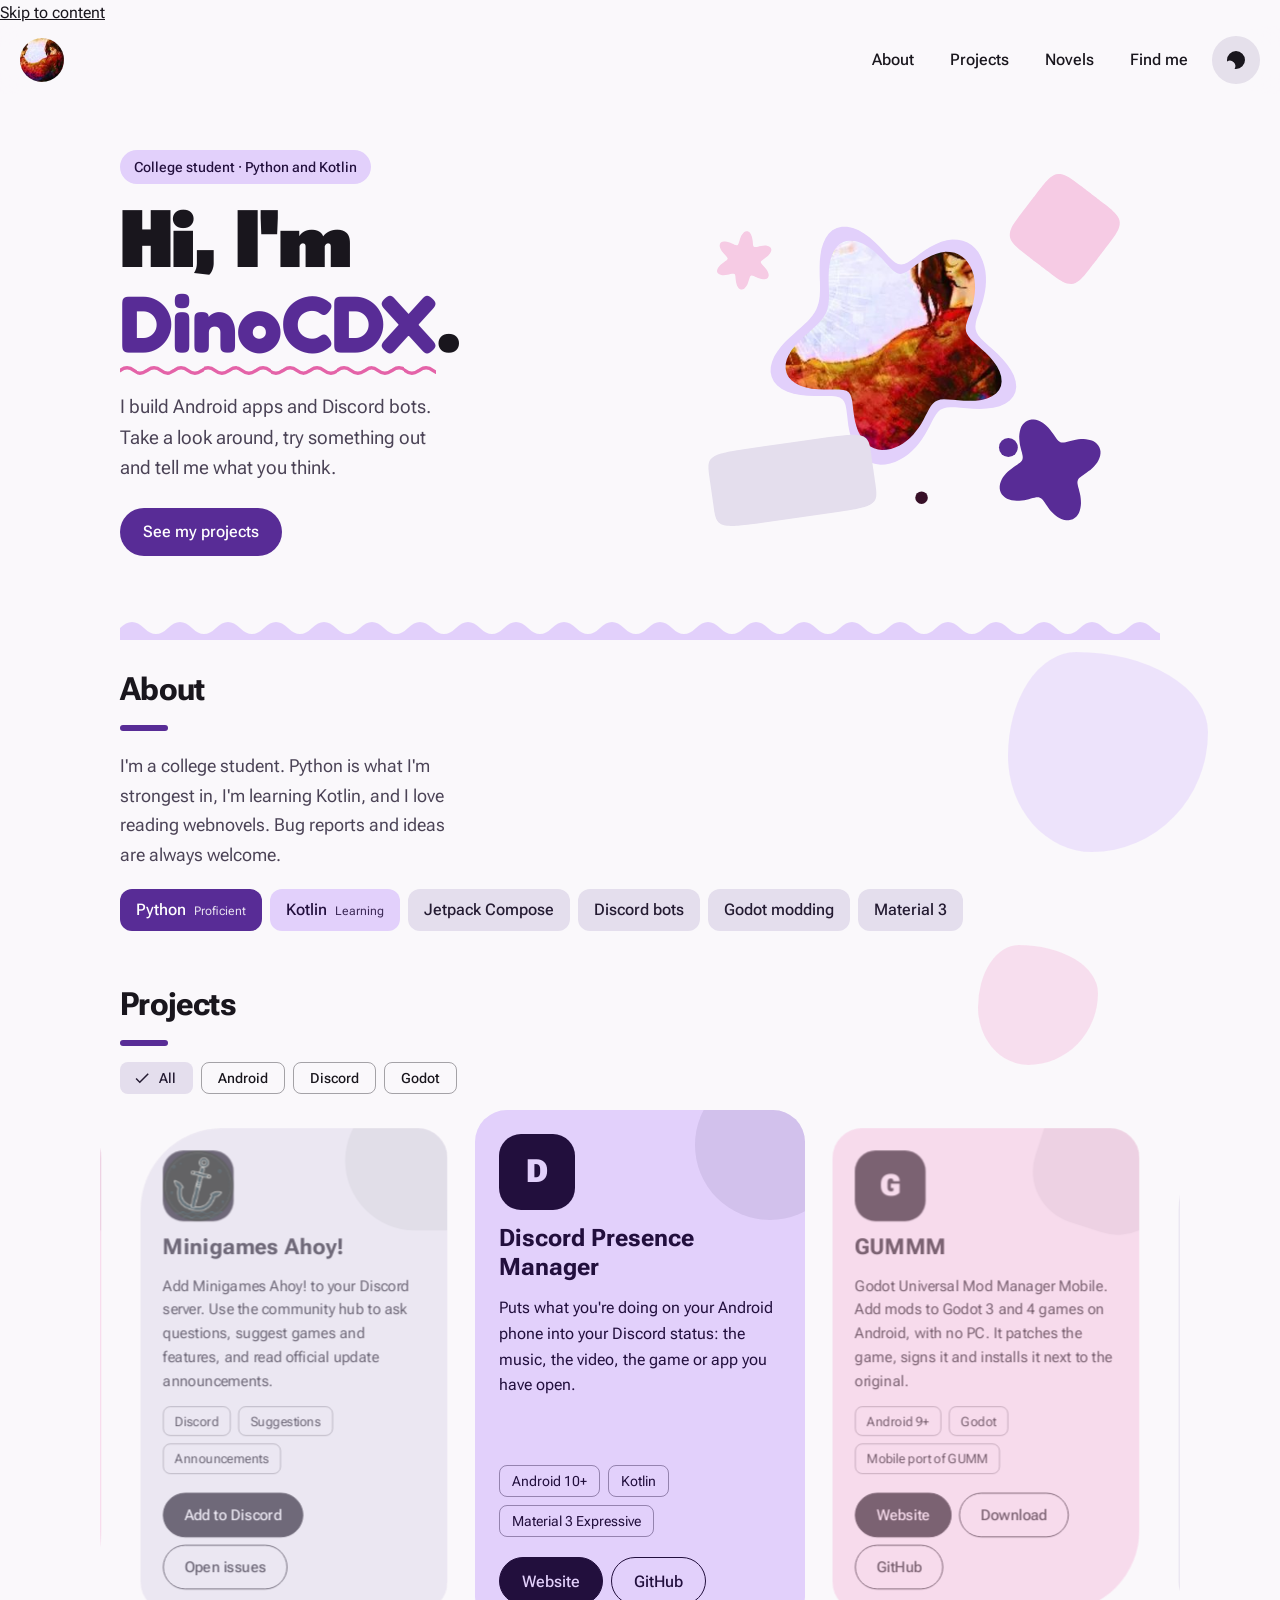
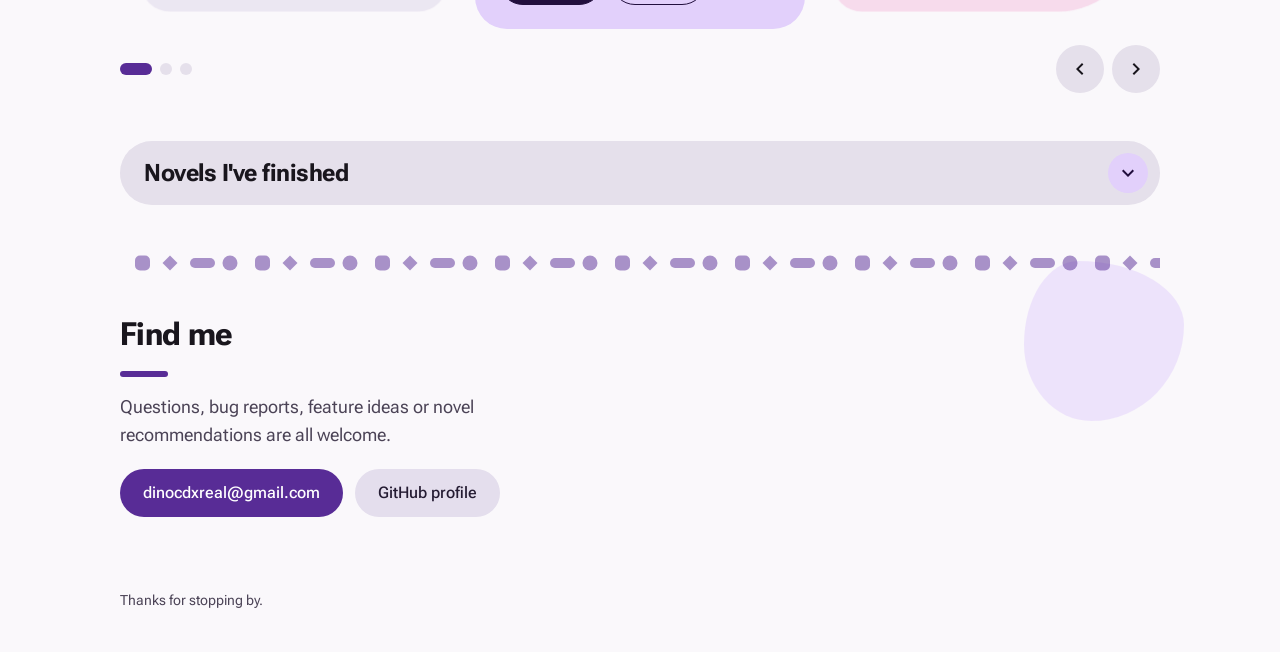
==== commit 07507b27: "Update index.html" ====
--- a/index.html
+++ b/index.html
@@ -13,12 +13,20 @@
 <meta property="og:title" content="DinoCDX | Android apps and Discord bots">
 <meta property="og:description" content="Android apps and Discord bots: Discord Presence Manager, GUMMM and Minigames Ahoy! Try them out and tell me what you think.">
 <meta property="og:url" content="https://dinocdx.github.io/">
-<meta property="og:image" content="https://dinocdx.github.io/pfp.jpg">
-<meta property="og:image:alt" content="DinoCDX profile picture">
-<meta name="twitter:card" content="summary">
+<meta property="og:image" content="https://dinocdx.github.io/assets/og-banner.png">
+<meta property="og:image:type" content="image/png">
+<meta property="og:image:width" content="2400">
+<meta property="og:image:height" content="640">
+<meta property="og:image:alt" content="Hi, I'm DinoCDX. Android apps and Discord bots.">
+<meta name="twitter:card" content="summary_large_image">
 <meta name="twitter:title" content="DinoCDX | Android apps and Discord bots">
 <meta name="twitter:description" content="Android apps and Discord bots: Discord Presence Manager, GUMMM and Minigames Ahoy! Try them out and tell me what you think.">
+<meta name="twitter:image" content="https://dinocdx.github.io/assets/og-banner.png">
+<meta name="twitter:image:alt" content="Hi, I'm DinoCDX. Android apps and Discord bots.">
 <link rel="icon" type="image/jpeg" href="assets/favicon.jpg">
+<link rel="icon" type="image/png" sizes="32x32" href="assets/favicon-32.png">
+<link rel="apple-touch-icon" href="assets/apple-touch-icon.png">
+<script type="application/ld+json">{"@context":"https://schema.org","@graph":[{"@type":"WebSite","@id":"https://dinocdx.github.io/#site","url":"https://dinocdx.github.io/","name":"DinoCDX","description":"Android apps and Discord bots."},{"@type":"Person","@id":"https://dinocdx.github.io/#me","name":"DinoCDX","url":"https://dinocdx.github.io/","image":"https://dinocdx.github.io/pfp.jpg","sameAs":["https://github.com/DinoCDX"]}]}</script>
 <link rel="preconnect" href="https://fonts.googleapis.com">
 <link rel="preconnect" href="https://fonts.gstatic.com" crossorigin>
 <link href="https://fonts.googleapis.com/css2?family=Roboto+Flex:wght@400;500;700;900&family=Fredoka:wght@600;700&display=swap" rel="stylesheet">
@@ -33,12 +41,13 @@
 <link rel="stylesheet" href="style.css">
 </head>
 <body>
+<a class="skip" href="#main">Skip to content</a>
 <header class="bar">
 <a class="mark" href="#hero" aria-label="Back to top"><img src="assets/favicon.jpg" alt=""></a>
 <nav aria-label="Sections"><a href="#about">About</a><a href="#projects">Projects</a><a href="#novels">Novels</a><a href="#find-me">Find me</a></nav>
 <button class="icon" id="mode" aria-label="Switch between light and dark"><svg viewBox="0 0 24 24"><path d="M12 3a9 9 0 1 0 9 9c0-.5 0-.9-.1-1.4A5.5 5.5 0 0 1 13.4 3.1C13 3 12.5 3 12 3z"/></svg></button>
 </header>
-<main>
+<main id="main">
 <section class="hero" id="hero">
 <div>
 <span class="eyebrow">College student · Python and Kotlin</span>
